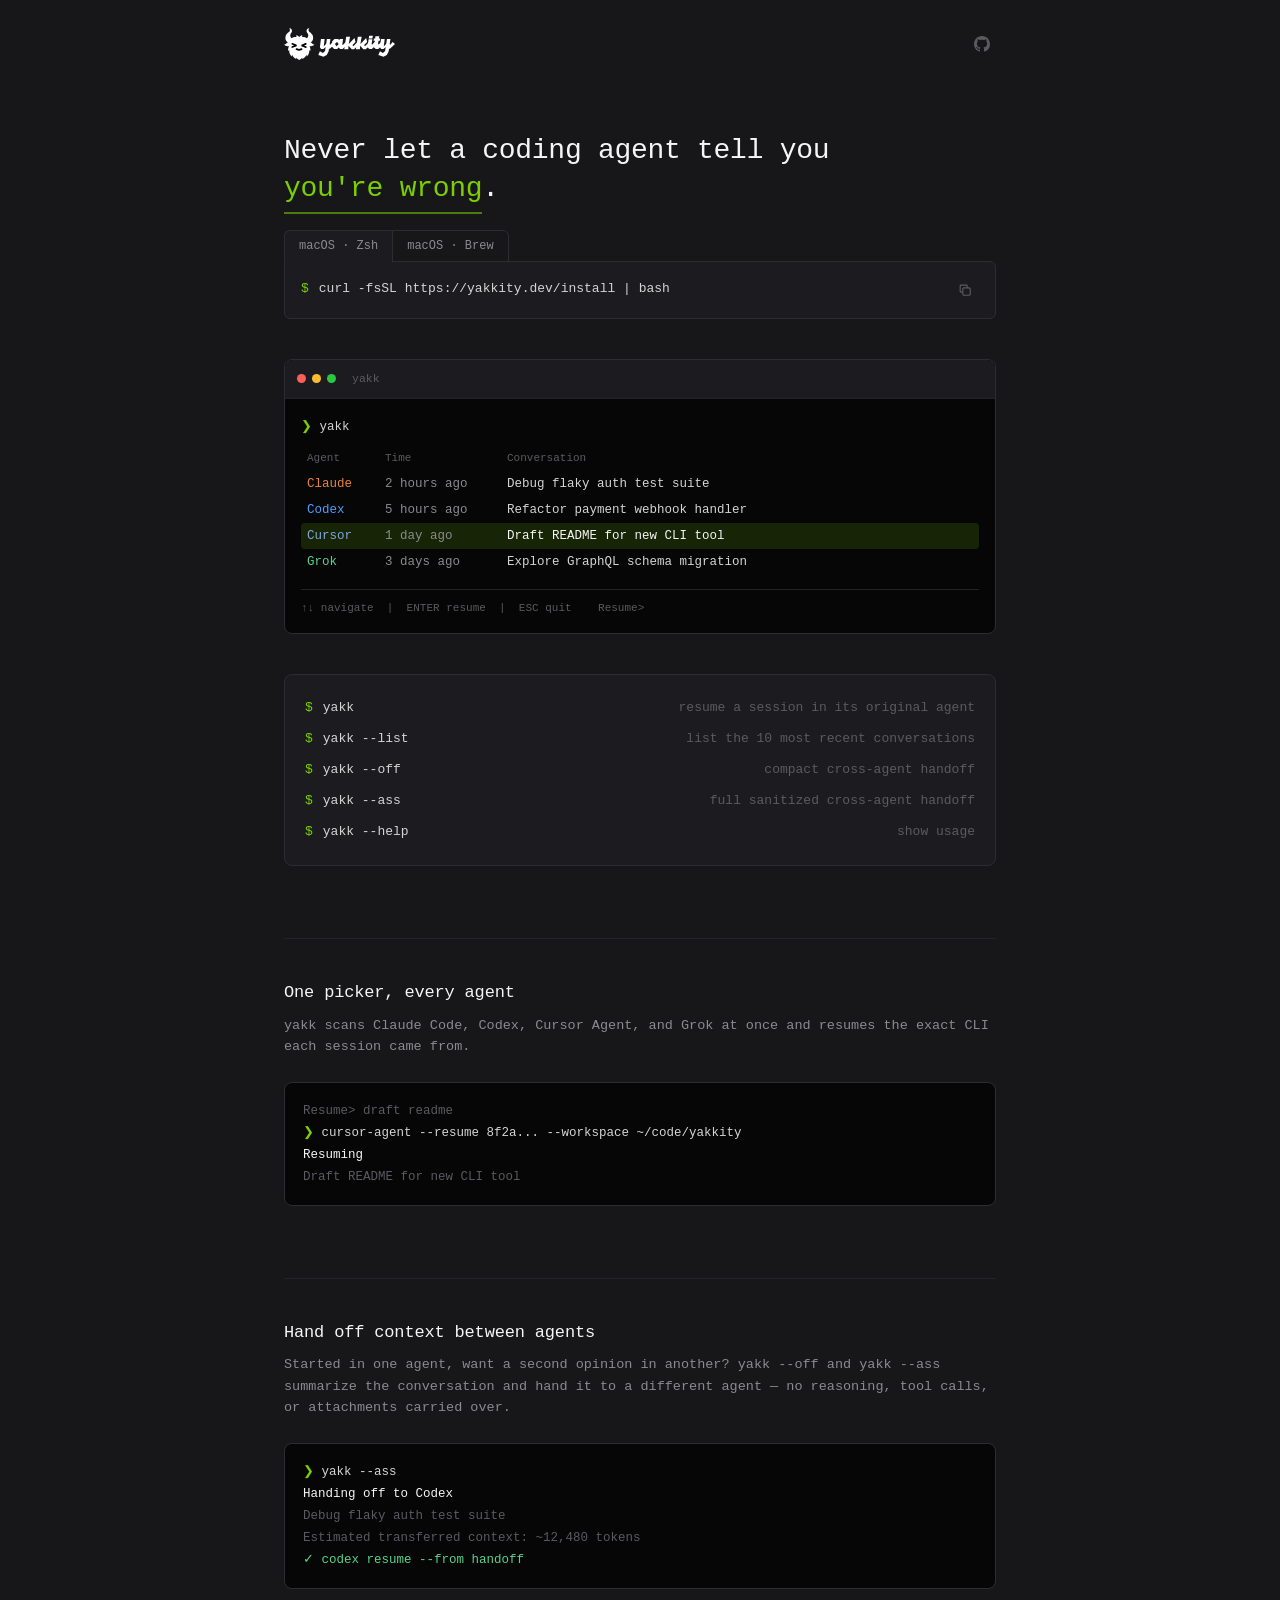
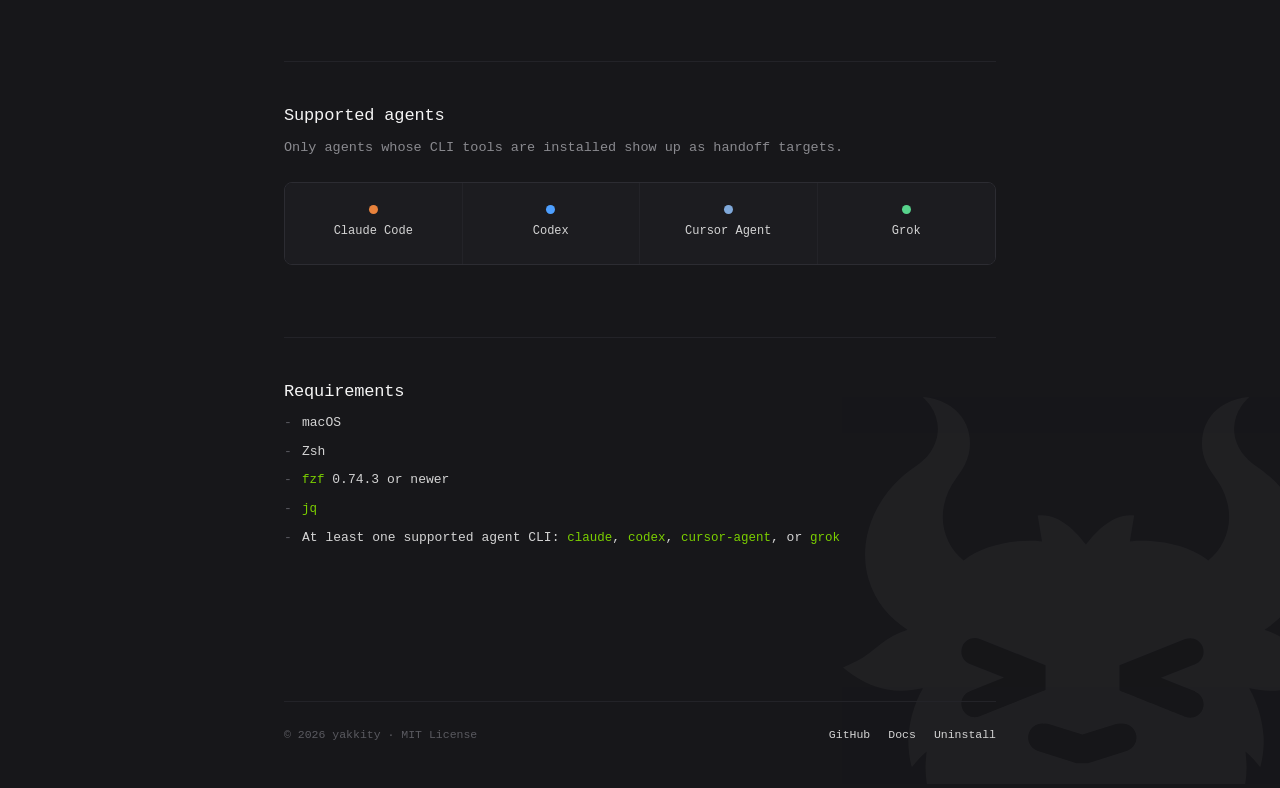
==== docs/index.html @ 1eee2749 "Update site branding and mobile overflow" ====
<!DOCTYPE html>
<html lang="en">
<head>
<meta charset="UTF-8">
<meta name="viewport" content="width=device-width, initial-scale=1.0">
<title>yakkity — fzf for your coding agent sessions</title>
<meta name="description" content="yakkity installs yakk: an fzf interface for finding, resuming, and handing off local Claude Code, Codex, Cursor Agent, and Grok sessions.">
<link rel="icon" href="assets/favicon@4x.png" type="image/png">
<style>
  :root {
    --bg: #17171a;
    --card: #1c1c20;
    --text: #f5f5f5;
    --text2: #d4d4d4;
    --muted: #8a8a8f;
    --faint: #5a5a60;
    --border: #2c2c32;
    --border-soft: #232328;
    --accent: #7bcf00;
    --accent-dim: #7bcf0026;
    --claude: #e8823c;
    --codex: #4d9fff;
    --grok: #57d38c;
    --cursor: #7fa8d9;
    --mono: ui-monospace, "SF Mono", "Cascadia Mono", "Menlo", "Consolas", "Liberation Mono", monospace;
  }

  * { box-sizing: border-box; }

  html { background: var(--bg); }

  body {
    position: relative;
    overflow-x: hidden;
    margin: 0;
    background: var(--bg);
    color: var(--text);
    font-family: var(--mono);
    font-size: 14px;
    line-height: 1.6;
    -webkit-font-smoothing: antialiased;
  }

  a { color: var(--text2); text-decoration: none; transition: color .15s ease; }
  a:hover { color: var(--text); }

  .wrap {
    position: relative;
    z-index: 1;
    max-width: 760px;
    margin: 0 auto;
    padding: 0 24px;
  }

  header.site {
    display: flex;
    align-items: center;
    justify-content: space-between;
    padding: 28px 0 0;
  }

  .wordmark {
    display: block;
    line-height: 0;
  }
  .wordmark img {
    height: 32.19px;
    width: auto;
    display: block;
  }

  .gh-link {
    display: grid;
    place-items: center;
    width: 28px;
    height: 28px;
    border: 1px solid transparent;
    border-radius: 6px;
    color: var(--faint);
    transition: color .15s ease, border-color .15s ease;
  }
  .gh-link:hover { color: var(--text2); border-color: var(--border-soft); }
  .gh-link svg { width: 16px; height: 16px; }

  main { padding-bottom: 80px; }

  /* Hero */
  .hero { padding-top: 72px; }

  h1 {
    font-size: 28px;
    line-height: 1.35;
    font-weight: 500;
    margin: 0 0 22px;
    letter-spacing: -0.01em;
  }
  h1 .accent {
    color: var(--accent);
    display: inline-block;
    position: relative;
  }
  h1 .accent::after {
    content: "";
    position: absolute;
    left: 0;
    right: 0;
    bottom: -6px;
    height: 2px;
    background: var(--accent);
    opacity: .55;
  }

  .tabs {
    display: flex;
    margin-bottom: -1px;
  }
  .tab {
    appearance: none;
    font-family: var(--mono);
    font-size: 12px;
    color: var(--muted);
    background: transparent;
    border: 1px solid var(--border);
    border-bottom: 1px solid var(--border);
    padding: 8px 14px;
    cursor: pointer;
    transition: color .15s ease, background .15s ease, border-color .15s ease;
  }
  .tab:first-child { border-radius: 6px 0 0 0; border-right: none; }
  .tab:last-child { border-radius: 0 6px 0 0; }
  .tab.active {
    background: var(--card);
    border-bottom-color: var(--card);
    color: var(--muted);
  }
  .tab:not(.active):hover { color: var(--text2); }

  .codebox {
    display: flex;
    align-items: center;
    justify-content: space-between;
    gap: 12px;
    border: 1px solid var(--border);
    border-radius: 0 6px 6px 6px;
    background: var(--card);
    padding: 14px 16px;
  }
  .codebox code {
    flex: 1 1 auto;
    min-width: 0;
    font-family: var(--mono);
    font-size: 13px;
    color: var(--text2);
    overflow-x: auto;
    white-space: pre;
  }
  .codebox .dollar, .cmdlist .dollar { color: var(--accent); margin-right: 10px; user-select: none; }

  .copy-btn {
    flex: none;
    display: grid;
    place-items: center;
    width: 28px;
    height: 28px;
    border: 1px solid transparent;
    border-radius: 6px;
    background: transparent;
    color: var(--faint);
    cursor: pointer;
    transition: color .15s ease, border-color .15s ease;
  }
  .copy-btn:hover { color: var(--text2); border-color: var(--border-soft); }
  .copy-btn svg { width: 14px; height: 14px; pointer-events: none; }
  .copy-btn.copied { color: var(--grok); }

  /* Terminal window mockup */
  .term {
    margin-top: 40px;
    border: 1px solid var(--border);
    border-radius: 8px;
    overflow: hidden;
    background: #060606;
  }
  .term-bar {
    display: flex;
    align-items: center;
    gap: 6px;
    padding: 10px 12px;
    border-bottom: 1px solid var(--border-soft);
    background: var(--card);
  }
  .term-bar .dot { width: 9px; height: 9px; border-radius: 50%; }
  .term-bar .dot.red { background: #ff5f57; }
  .term-bar .dot.yellow { background: #febc2e; }
  .term-bar .dot.green { background: #28c840; }
  .term-bar .title {
    margin-left: 10px;
    font-size: 11.5px;
    color: var(--faint);
  }
  .term-body {
    padding: 18px 16px 16px;
    font-size: 12.5px;
    overflow-x: auto;
  }
  .term-body .line { white-space: pre; color: var(--text2); }
  .term-body .prompt { color: var(--accent); }
  .term-row {
    display: grid;
    grid-template-columns: 64px 108px 1fr;
    gap: 14px;
    padding: 3px 6px;
    border-radius: 4px;
    white-space: nowrap;
  }
  .term-row.header { color: var(--faint); font-size: 11px; margin-top: 10px; }
  .term-row.selected { background: var(--accent-dim); }
  .term-row .agent { font-weight: 500; }
  .term-row .agent.claude { color: var(--claude); }
  .term-row .agent.codex { color: var(--codex); }
  .term-row .agent.cursor { color: var(--cursor); }
  .term-row .agent.grok { color: var(--grok); }
  .term-row .time { color: var(--muted); }
  .term-row .conv { color: var(--text2); overflow: hidden; text-overflow: ellipsis; }
  .term-row.selected .conv { color: var(--text); }
  .term-footer {
    margin-top: 14px;
    padding-top: 10px;
    border-top: 1px solid var(--border-soft);
    color: var(--faint);
    font-size: 11px;
  }

  .cmdlist {
    margin-top: 40px;
    border: 1px solid var(--border);
    border-radius: 8px;
    background: var(--card);
    padding: 18px 20px;
  }
  .cmdlist .row {
    display: flex;
    gap: 4px;
    padding: 5px 0;
    font-size: 13px;
  }
  .cmdlist code { color: var(--text2); }
  .cmdlist .desc { color: var(--faint); margin-left: auto; padding-left: 16px; text-align: right; }

  /* Sections */
  section.feature {
    margin-top: 72px;
    padding-top: 40px;
    border-top: 1px solid var(--border-soft);
  }
  section.feature h2 {
    font-size: 17px;
    font-weight: 500;
    margin: 0 0 8px;
    letter-spacing: -0.01em;
  }
  section.feature p.sub {
    margin: 0 0 24px;
    color: var(--muted);
    font-size: 13.5px;
  }

  .mini-term {
    border: 1px solid var(--border);
    border-radius: 8px;
    background: #060606;
    padding: 16px 18px;
    font-size: 12.5px;
    overflow-x: auto;
  }
  .mini-term .line { white-space: pre; color: var(--text2); margin: 2px 0; }
  .mini-term .prompt { color: var(--accent); }
  .mini-term .dim { color: var(--faint); }
  .mini-term .bold { color: var(--text); font-weight: 500; }
  .mini-term .green { color: var(--grok); }

  /* Agent grid */
  .agent-grid {
    display: grid;
    grid-template-columns: repeat(4, 1fr);
    border: 1px solid var(--border);
    border-radius: 8px;
    overflow: hidden;
  }
  .agent-tile {
    display: flex;
    flex-direction: column;
    align-items: center;
    justify-content: center;
    gap: 8px;
    padding: 22px 8px;
    border-right: 1px solid var(--border-soft);
    background: var(--card);
    font-size: 12px;
    color: var(--text2);
    text-align: center;
  }
  .agent-tile:last-child { border-right: none; }
  .agent-tile .swatch { width: 9px; height: 9px; border-radius: 50%; }
  .agent-tile .swatch.claude { background: var(--claude); }
  .agent-tile .swatch.codex { background: var(--codex); }
  .agent-tile .swatch.cursor { background: var(--cursor); }
  .agent-tile .swatch.grok { background: var(--grok); }

  /* Requirements */
  .req-list {
    list-style: none;
    margin: 0;
    padding: 0;
    display: grid;
    gap: 8px;
  }
  .req-list li {
    position: relative;
    padding-left: 18px;
    color: var(--text2);
    font-size: 13px;
  }
  .req-list li::before {
    content: "-";
    position: absolute;
    left: 0;
    color: var(--faint);
  }
  .req-list code { color: var(--accent); font-size: 12.5px; }

  .yak-watermark {
    position: absolute;
    right: 0;
    bottom: 0;
    width: clamp(288px, 38vw, 624px);
    aspect-ratio: 54.3 / 43.275;
    overflow: hidden;
    overflow: clip;
    clip-path: inset(0);
    contain: strict;
    pointer-events: none;
    user-select: none;
  }
  .yak-watermark img {
    position: absolute;
    top: 0;
    left: 10%;
    display: block;
    width: 100%;
    height: auto;
    opacity: .035;
  }

  footer.site {
    margin-top: 72px;
    padding: 24px 0 40px;
    border-top: 1px solid var(--border-soft);
    display: flex;
    align-items: center;
    justify-content: space-between;
    color: var(--faint);
    font-size: 11.5px;
    flex-wrap: wrap;
    gap: 10px;
  }
  footer.site .links { display: flex; gap: 18px; }

  @media (max-width: 620px) {
    html,
    body {
      width: 100%;
      max-width: 100%;
      overflow-x: hidden;
      overscroll-behavior-x: none;
    }
    body { touch-action: pan-y; }
    @supports (overflow: clip) {
      html,
      body { overflow-x: clip; }
    }
    h1 { font-size: 23px; }
    .codebox code {
      overflow-wrap: anywhere;
      white-space: normal;
    }
    .term-body { overflow-x: hidden; }
    .term-body .line,
    .mini-term .line {
      overflow-wrap: anywhere;
      white-space: pre-wrap;
    }
    .mini-term { overflow-x: hidden; }
    .term-row { grid-template-columns: 52px 84px 1fr; gap: 8px; }
    .agent-grid { grid-template-columns: repeat(2, 1fr); }
    .agent-tile:nth-child(2) { border-right: none; }
    .agent-tile:nth-child(1), .agent-tile:nth-child(2) { border-bottom: 1px solid var(--border-soft); }
    .cmdlist .row { flex-direction: column; gap: 2px; }
    .cmdlist .desc { text-align: left; padding-left: 0; }
  }
</style>
</head>
<body>
<div class="wrap">

  <header class="site">
    <a class="wordmark" href="/"><img src="assets/logo-wht.svg" alt="yakkity"></a>
    <a class="gh-link" href="https://github.com/tonykastaneda/yakkity" aria-label="yakkity on GitHub" target="_blank" rel="noopener">
      <svg viewBox="0 0 16 16" fill="currentColor" aria-hidden="true"><path d="M8 0C3.58 0 0 3.58 0 8c0 3.54 2.29 6.53 5.47 7.59.4.07.55-.17.55-.38 0-.19-.01-.82-.01-1.49-2.01.37-2.53-.49-2.69-.94-.09-.23-.48-.94-.82-1.13-.28-.15-.68-.52-.01-.53.63-.01 1.08.58 1.23.82.72 1.21 1.87.87 2.33.66.07-.52.28-.87.51-1.07-1.78-.2-3.64-.89-3.64-3.95 0-.87.31-1.59.82-2.15-.08-.2-.36-1.02.08-2.12 0 0 .67-.21 2.2.82.64-.18 1.32-.27 2-.27.68 0 1.36.09 2 .27 1.53-1.04 2.2-.82 2.2-.82.44 1.1.16 1.92.08 2.12.51.56.82 1.27.82 2.15 0 3.07-1.87 3.75-3.65 3.95.29.25.54.73.54 1.48 0 1.07-.01 1.93-.01 2.2 0 .21.15.46.55.38A8.01 8.01 0 0 0 16 8c0-4.42-3.58-8-8-8Z"/></svg>
    </a>
  </header>

  <main>
    <section class="hero">
      <h1 id="hero-heading">Break up with your <span class="accent">ex</span> again.</h1>
      <script>
      (function () {
        var variants = [
          'Break up with your <span class="accent">ex</span> again.',
          'For the terminal <span class="accent">larpers</span>.',
          'Yakk off in the <span class="accent">DMs</span>.',
          'Nudes, but arguably <span class="accent">more useful</span>.',
          'Take a yakk.<br>And <span class="accent">hit the sack</span>.',
          'Yakkass 4 ever <span class="accent">♥</span>',
          'Probably could\'ve made this <span class="accent">yourself</span>.',
          'Success is 1% inspiration, 98% perspiration, and <span class="accent">2% attention to detail</span>.',
          'Never let a coding agent tell you <span class="accent">you\'re wrong</span>.'
        ];
        var h1 = document.getElementById('hero-heading');
        if (h1) h1.innerHTML = variants[Math.floor(Math.random() * variants.length)];
      })();
      </script>

      <div>
        <div class="tabs">
          <button type="button" class="tab active" data-cmd="curl -fsSL https://yakkity.dev/install | bash">macOS · Zsh</button>
          <button type="button" class="tab" data-cmd="brew install tonykastaneda/tap/yakkity">macOS · Brew</button>
        </div>
        <div class="codebox">
          <code><span class="dollar">$</span><span id="install-cmd-text">curl -fsSL https://yakkity.dev/install | bash</span></code>
          <button class="copy-btn" id="install-copy-btn" data-copy="curl -fsSL https://yakkity.dev/install | bash" aria-label="Copy install command">
            <svg viewBox="0 0 16 16" fill="none" stroke="currentColor" stroke-width="1.3" aria-hidden="true"><rect x="5.5" y="5.5" width="8.5" height="8.5" rx="1.5"/><path d="M10.5 5.5V3.5a1 1 0 0 0-1-1h-6a1 1 0 0 0-1 1v6a1 1 0 0 0 1 1h2"/></svg>
          </button>
        </div>
      </div>

      <div class="term">
        <div class="term-bar">
          <span class="dot red"></span><span class="dot yellow"></span><span class="dot green"></span>
          <span class="title">yakk</span>
        </div>
        <div class="term-body">
          <div class="line"><span class="prompt">❯</span> yakk</div>
          <div class="term-row header"><span>Agent</span><span>Time</span><span>Conversation</span></div>
          <div class="term-row"><span class="agent claude">Claude</span><span class="time">2 hours ago</span><span class="conv">Debug flaky auth test suite</span></div>
          <div class="term-row"><span class="agent codex">Codex</span><span class="time">5 hours ago</span><span class="conv">Refactor payment webhook handler</span></div>
          <div class="term-row selected"><span class="agent cursor">Cursor</span><span class="time">1 day ago</span><span class="conv">Draft README for new CLI tool</span></div>
          <div class="term-row"><span class="agent grok">Grok</span><span class="time">3 days ago</span><span class="conv">Explore GraphQL schema migration</span></div>
          <div class="term-footer">↑↓ navigate&nbsp;&nbsp;|&nbsp;&nbsp;ENTER resume&nbsp;&nbsp;|&nbsp;&nbsp;ESC quit&nbsp;&nbsp;&nbsp;&nbsp;Resume&gt; </div>
        </div>
      </div>

      <div class="cmdlist">
        <div class="row"><code><span class="dollar">$</span>yakk</code><span class="desc">resume a session in its original agent</span></div>
        <div class="row"><code><span class="dollar">$</span>yakk --list</code><span class="desc">list the 10 most recent conversations</span></div>
        <div class="row"><code><span class="dollar">$</span>yakk --off</code><span class="desc">compact cross-agent handoff</span></div>
        <div class="row"><code><span class="dollar">$</span>yakk --ass</code><span class="desc">full sanitized cross-agent handoff</span></div>
        <div class="row"><code><span class="dollar">$</span>yakk --help</code><span class="desc">show usage</span></div>
      </div>
    </section>

    <section class="feature">
      <h2>One picker, every agent</h2>
      <p class="sub">yakk scans Claude Code, Codex, Cursor Agent, and Grok at once and resumes the exact CLI each session came from.</p>
      <div class="mini-term">
        <div class="line dim">Resume&gt; draft readme</div>
        <div class="line"><span class="prompt">❯</span> cursor-agent --resume 8f2a... --workspace ~/code/yakkity</div>
        <div class="line bold">Resuming</div>
        <div class="line dim">Draft README for new CLI tool</div>
      </div>
    </section>

    <section class="feature">
      <h2>Hand off context between agents</h2>
      <p class="sub">Started in one agent, want a second opinion in another? <code>yakk --off</code> and <code>yakk --ass</code> summarize the conversation and hand it to a different agent — no reasoning, tool calls, or attachments carried over.</p>
      <div class="mini-term">
        <div class="line"><span class="prompt">❯</span> yakk --ass</div>
        <div class="line bold">Handing off to Codex</div>
        <div class="line dim">Debug flaky auth test suite</div>
        <div class="line dim">Estimated transferred context: ~12,480 tokens</div>
        <div class="line green">✓ codex resume --from handoff</div>
      </div>
    </section>

    <section class="feature">
      <h2>Supported agents</h2>
      <p class="sub">Only agents whose CLI tools are installed show up as handoff targets.</p>
      <div class="agent-grid">
        <div class="agent-tile"><span class="swatch claude"></span>Claude Code</div>
        <div class="agent-tile"><span class="swatch codex"></span>Codex</div>
        <div class="agent-tile"><span class="swatch cursor"></span>Cursor Agent</div>
        <div class="agent-tile"><span class="swatch grok"></span>Grok</div>
      </div>
    </section>

    <section class="feature">
      <h2>Requirements</h2>
      <ul class="req-list">
        <li>macOS</li>
        <li>Zsh</li>
        <li><code>fzf</code> 0.74.3 or newer</li>
        <li><code>jq</code></li>
        <li>At least one supported agent CLI: <code>claude</code>, <code>codex</code>, <code>cursor-agent</code>, or <code>grok</code></li>
      </ul>
    </section>
  </main>

  <footer class="site">
    <span>&copy; 2026 yakkity &middot; MIT License</span>
    <span class="links">
      <a href="https://github.com/tonykastaneda/yakkity">GitHub</a>
      <a href="https://github.com/tonykastaneda/yakkity#readme">Docs</a>
      <a href="https://yakkity.dev/uninstall">Uninstall</a>
    </span>
  </footer>

</div>

<div class="yak-watermark"><img src="assets/icon-wht.svg" alt="" aria-hidden="true"></div>

<script>
document.querySelectorAll('.copy-btn').forEach(function (btn) {
  btn.addEventListener('click', function () {
    var text = btn.getAttribute('data-copy');
    navigator.clipboard.writeText(text).then(function () {
      btn.classList.add('copied');
      setTimeout(function () { btn.classList.remove('copied'); }, 1200);
    });
  });
});

document.querySelectorAll('.tab').forEach(function (tab) {
  tab.addEventListener('click', function () {
    document.querySelectorAll('.tab').forEach(function (t) { t.classList.remove('active'); });
    tab.classList.add('active');
    var cmd = tab.getAttribute('data-cmd');
    document.getElementById('install-cmd-text').textContent = cmd;
    document.getElementById('install-copy-btn').setAttribute('data-copy', cmd);
  });
});
</script>
</body>
</html>
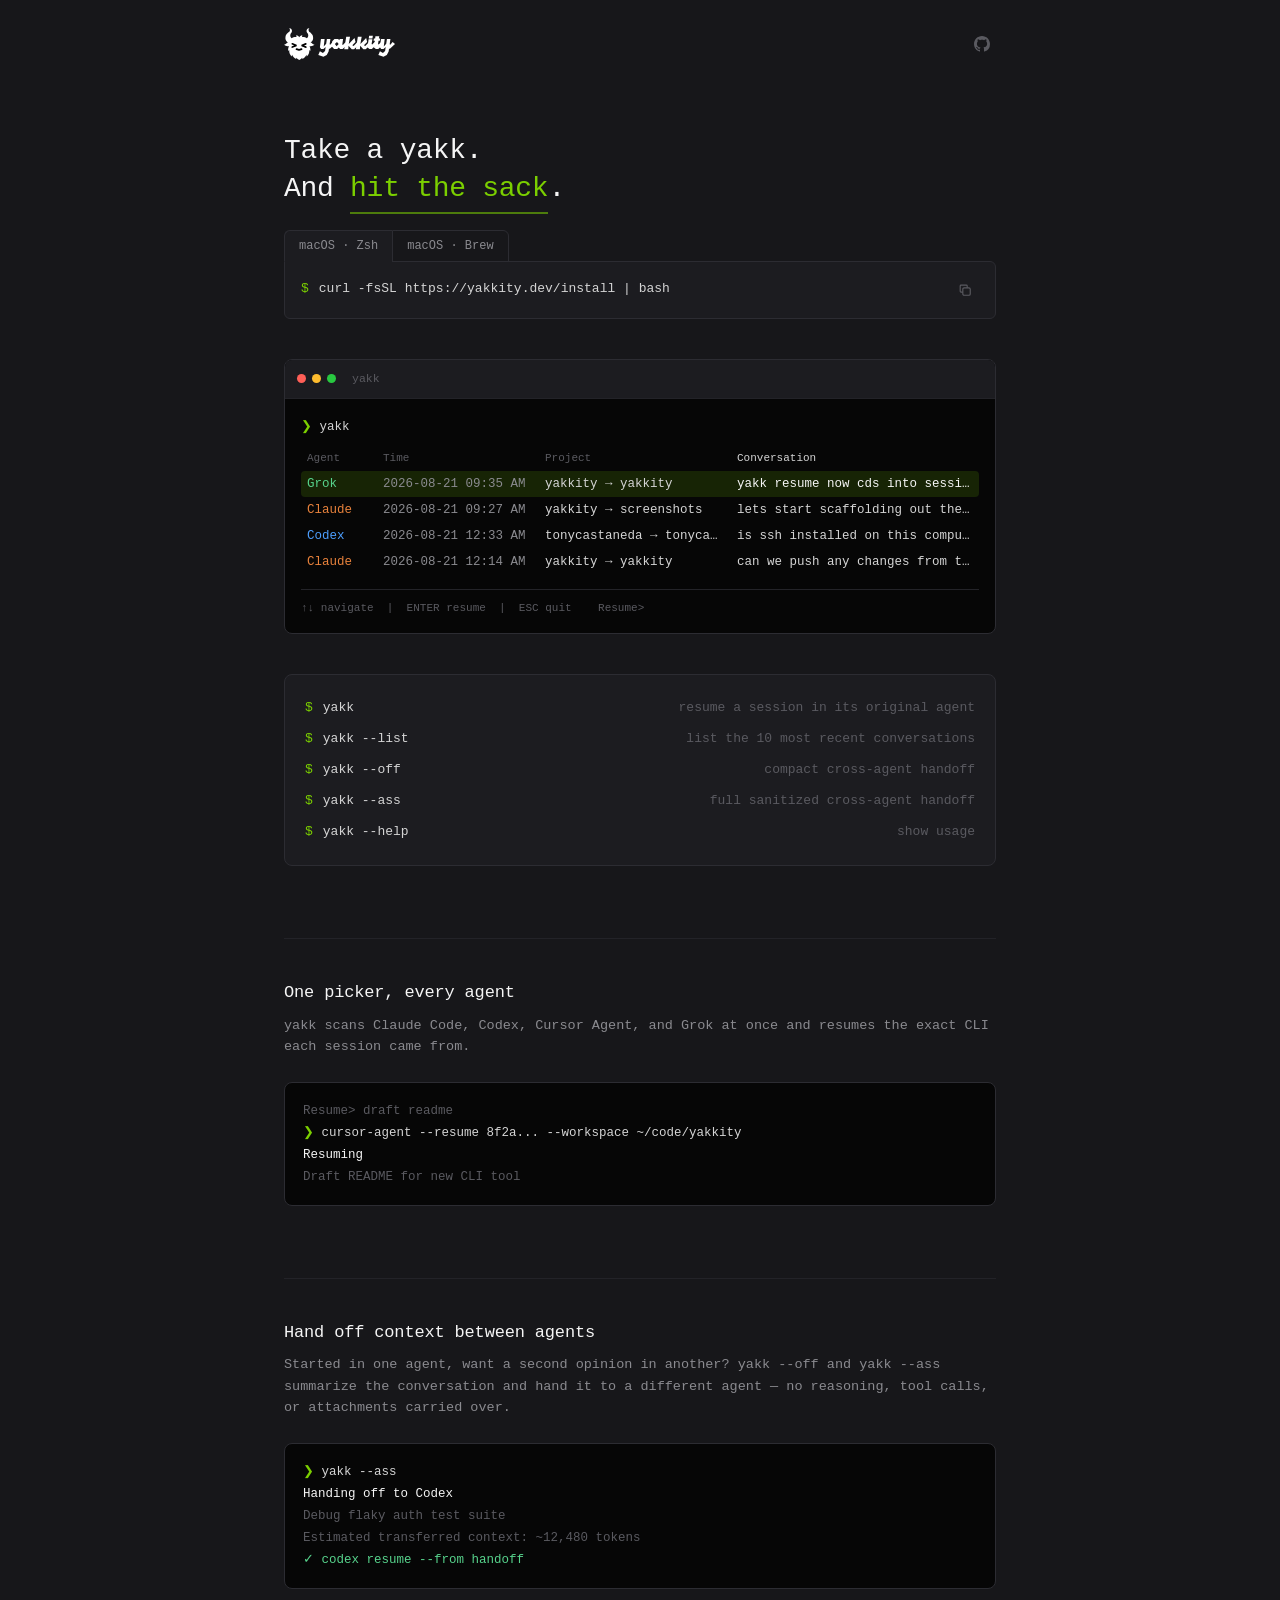
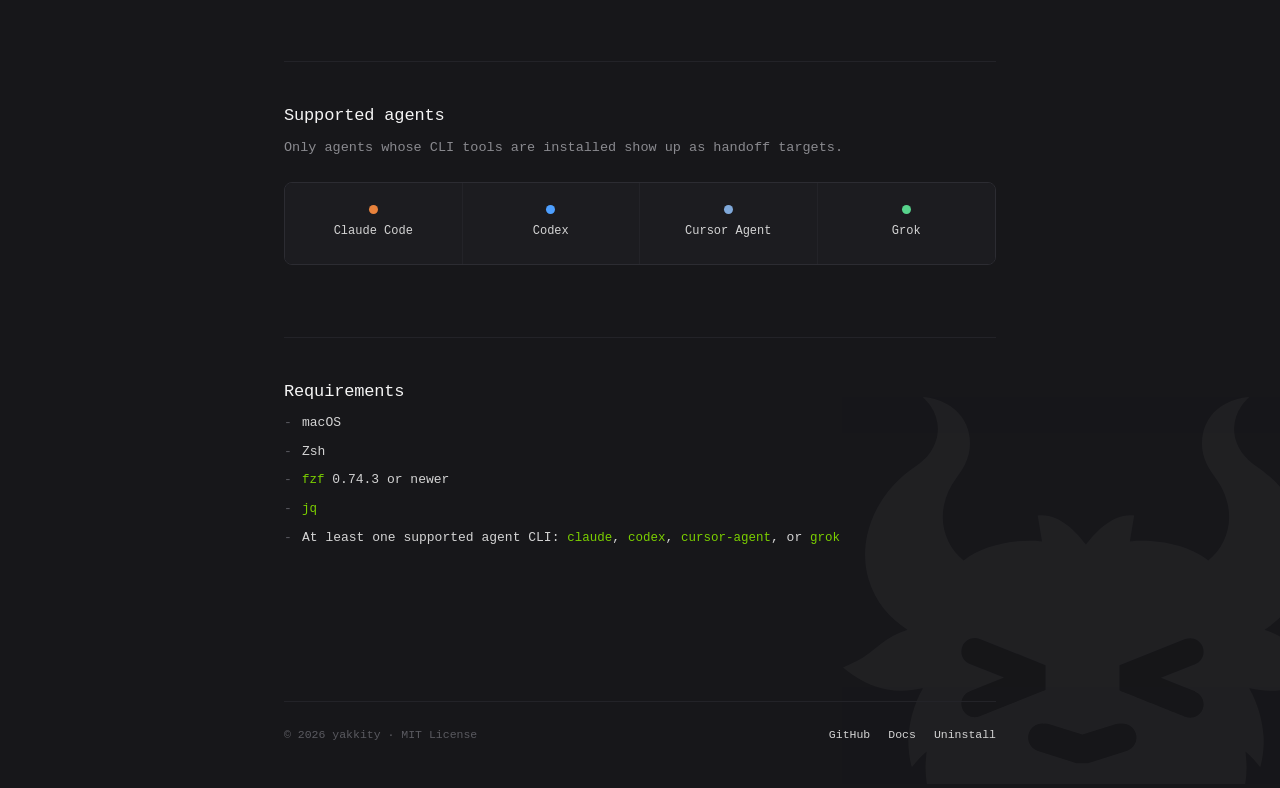
==== commit fd84d6ff: "CD to locations fixes" ====
--- a/docs/index.html
+++ b/docs/index.html
@@ -207,8 +207,8 @@
   .term-body .prompt { color: var(--accent); }
   .term-row {
     display: grid;
-    grid-template-columns: 64px 108px 1fr;
-    gap: 14px;
+    grid-template-columns: 64px 150px 180px minmax(0, 1fr);
+    gap: 12px;
     padding: 3px 6px;
     border-radius: 4px;
     white-space: nowrap;
@@ -220,7 +220,8 @@
   .term-row .agent.codex { color: var(--codex); }
   .term-row .agent.cursor { color: var(--cursor); }
   .term-row .agent.grok { color: var(--grok); }
-  .term-row .time { color: var(--muted); }
+  .term-row .time { color: var(--muted); overflow: hidden; text-overflow: ellipsis; }
+  .term-row .project { color: var(--text2); overflow: hidden; text-overflow: ellipsis; }
   .term-row .conv { color: var(--text2); overflow: hidden; text-overflow: ellipsis; }
   .term-row.selected .conv { color: var(--text); }
   .term-footer {
@@ -391,7 +392,8 @@
       white-space: pre-wrap;
     }
     .mini-term { overflow-x: hidden; }
-    .term-row { grid-template-columns: 52px 84px 1fr; gap: 8px; }
+    .term-row { grid-template-columns: 52px 84px minmax(0, 1fr); gap: 8px; }
+    .term-row .conv { display: none; }
     .agent-grid { grid-template-columns: repeat(2, 1fr); }
     .agent-tile:nth-child(2) { border-right: none; }
     .agent-tile:nth-child(1), .agent-tile:nth-child(2) { border-bottom: 1px solid var(--border-soft); }
@@ -451,11 +453,11 @@
         </div>
         <div class="term-body">
           <div class="line"><span class="prompt">❯</span> yakk</div>
-          <div class="term-row header"><span>Agent</span><span>Time</span><span>Conversation</span></div>
-          <div class="term-row"><span class="agent claude">Claude</span><span class="time">2 hours ago</span><span class="conv">Debug flaky auth test suite</span></div>
-          <div class="term-row"><span class="agent codex">Codex</span><span class="time">5 hours ago</span><span class="conv">Refactor payment webhook handler</span></div>
-          <div class="term-row selected"><span class="agent cursor">Cursor</span><span class="time">1 day ago</span><span class="conv">Draft README for new CLI tool</span></div>
-          <div class="term-row"><span class="agent grok">Grok</span><span class="time">3 days ago</span><span class="conv">Explore GraphQL schema migration</span></div>
+          <div class="term-row header"><span>Agent</span><span>Time</span><span>Project</span><span class="conv">Conversation</span></div>
+          <div class="term-row selected"><span class="agent grok">Grok</span><span class="time">2026-08-21 09:35 AM</span><span class="project">yakkity → yakkity</span><span class="conv">yakk resume now cds into session project</span></div>
+          <div class="term-row"><span class="agent claude">Claude</span><span class="time">2026-08-21 09:27 AM</span><span class="project">yakkity → screenshots</span><span class="conv">lets start scaffolding out the website</span></div>
+          <div class="term-row"><span class="agent codex">Codex</span><span class="time">2026-08-21 12:33 AM</span><span class="project">tonycastaneda → tonycastaneda</span><span class="conv">is ssh installed on this computer</span></div>
+          <div class="term-row"><span class="agent claude">Claude</span><span class="time">2026-08-21 12:14 AM</span><span class="project">yakkity → yakkity</span><span class="conv">can we push any changes from the dotfiles</span></div>
           <div class="term-footer">↑↓ navigate&nbsp;&nbsp;|&nbsp;&nbsp;ENTER resume&nbsp;&nbsp;|&nbsp;&nbsp;ESC quit&nbsp;&nbsp;&nbsp;&nbsp;Resume&gt; </div>
         </div>
       </div>
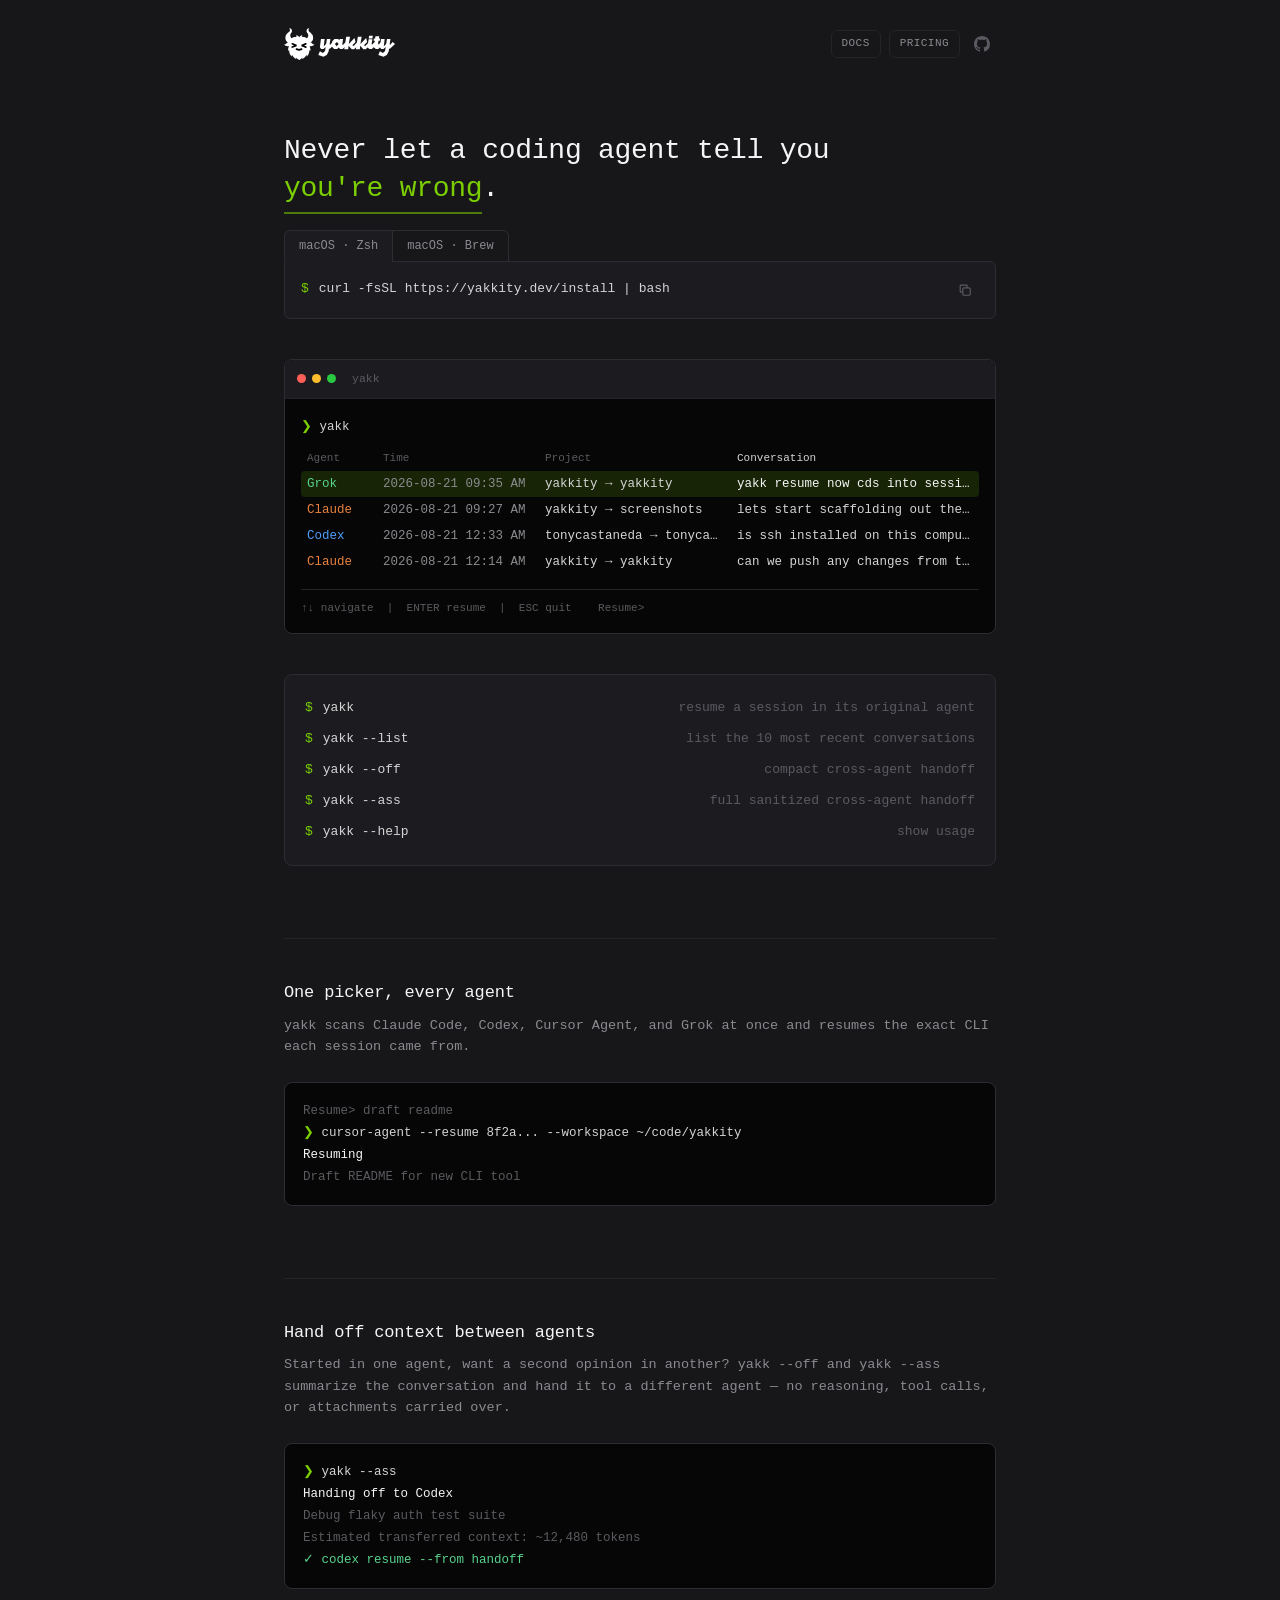
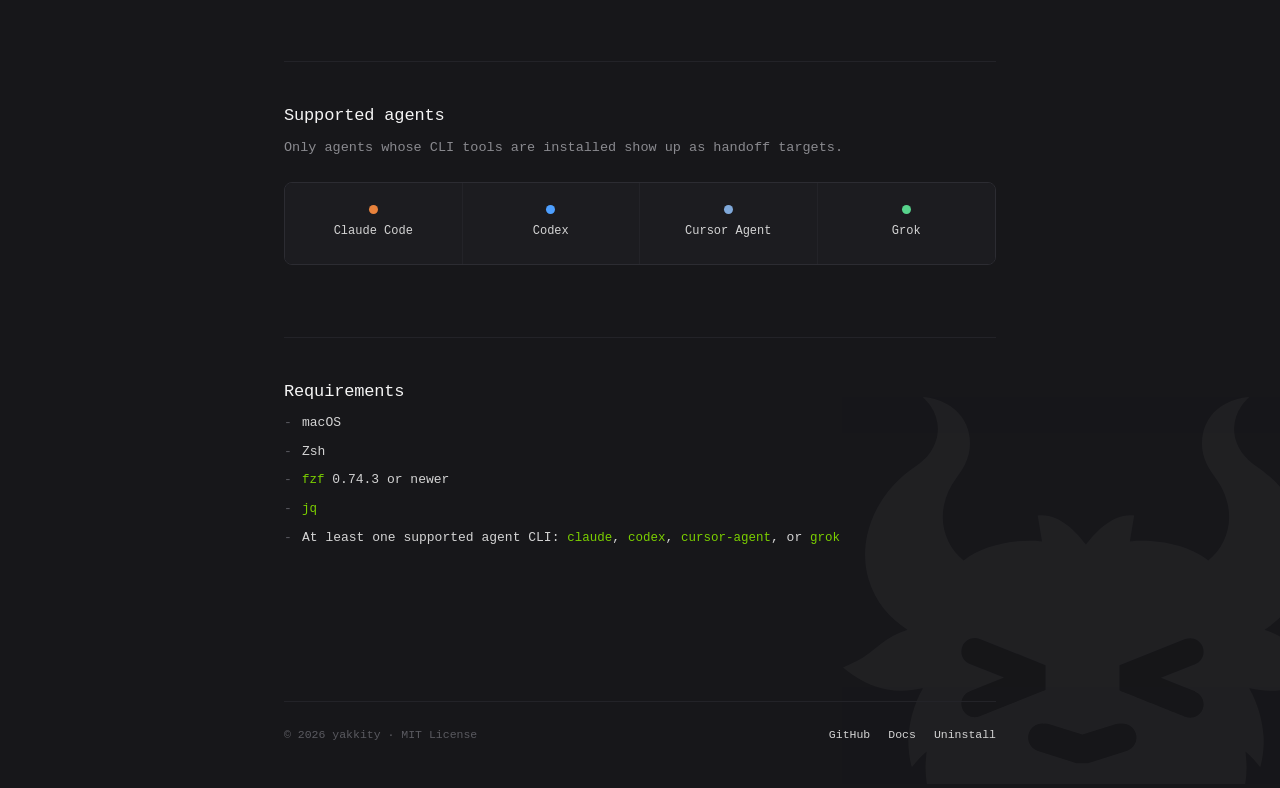
==== commit 57a28a36: "Add parody docs and pricing pages" ====
--- a/docs/index.html
+++ b/docs/index.html
@@ -6,410 +6,20 @@
 <title>yakkity — fzf for your coding agent sessions</title>
 <meta name="description" content="yakkity installs yakk: an fzf interface for finding, resuming, and handing off local Claude Code, Codex, Cursor Agent, and Grok sessions.">
 <link rel="icon" href="assets/favicon@4x.png" type="image/png">
-<style>
-  :root {
-    --bg: #17171a;
-    --card: #1c1c20;
-    --text: #f5f5f5;
-    --text2: #d4d4d4;
-    --muted: #8a8a8f;
-    --faint: #5a5a60;
-    --border: #2c2c32;
-    --border-soft: #232328;
-    --accent: #7bcf00;
-    --accent-dim: #7bcf0026;
-    --claude: #e8823c;
-    --codex: #4d9fff;
-    --grok: #57d38c;
-    --cursor: #7fa8d9;
-    --mono: ui-monospace, "SF Mono", "Cascadia Mono", "Menlo", "Consolas", "Liberation Mono", monospace;
-  }
-
-  * { box-sizing: border-box; }
-
-  html { background: var(--bg); }
-
-  body {
-    position: relative;
-    overflow-x: hidden;
-    margin: 0;
-    background: var(--bg);
-    color: var(--text);
-    font-family: var(--mono);
-    font-size: 14px;
-    line-height: 1.6;
-    -webkit-font-smoothing: antialiased;
-  }
-
-  a { color: var(--text2); text-decoration: none; transition: color .15s ease; }
-  a:hover { color: var(--text); }
-
-  .wrap {
-    position: relative;
-    z-index: 1;
-    max-width: 760px;
-    margin: 0 auto;
-    padding: 0 24px;
-  }
-
-  header.site {
-    display: flex;
-    align-items: center;
-    justify-content: space-between;
-    padding: 28px 0 0;
-  }
-
-  .wordmark {
-    display: block;
-    line-height: 0;
-  }
-  .wordmark img {
-    height: 32.19px;
-    width: auto;
-    display: block;
-  }
-
-  .gh-link {
-    display: grid;
-    place-items: center;
-    width: 28px;
-    height: 28px;
-    border: 1px solid transparent;
-    border-radius: 6px;
-    color: var(--faint);
-    transition: color .15s ease, border-color .15s ease;
-  }
-  .gh-link:hover { color: var(--text2); border-color: var(--border-soft); }
-  .gh-link svg { width: 16px; height: 16px; }
-
-  main { padding-bottom: 80px; }
-
-  /* Hero */
-  .hero { padding-top: 72px; }
-
-  h1 {
-    font-size: 28px;
-    line-height: 1.35;
-    font-weight: 500;
-    margin: 0 0 22px;
-    letter-spacing: -0.01em;
-  }
-  h1 .accent {
-    color: var(--accent);
-    display: inline-block;
-    position: relative;
-  }
-  h1 .accent::after {
-    content: "";
-    position: absolute;
-    left: 0;
-    right: 0;
-    bottom: -6px;
-    height: 2px;
-    background: var(--accent);
-    opacity: .55;
-  }
-
-  .tabs {
-    display: flex;
-    margin-bottom: -1px;
-  }
-  .tab {
-    appearance: none;
-    font-family: var(--mono);
-    font-size: 12px;
-    color: var(--muted);
-    background: transparent;
-    border: 1px solid var(--border);
-    border-bottom: 1px solid var(--border);
-    padding: 8px 14px;
-    cursor: pointer;
-    transition: color .15s ease, background .15s ease, border-color .15s ease;
-  }
-  .tab:first-child { border-radius: 6px 0 0 0; border-right: none; }
-  .tab:last-child { border-radius: 0 6px 0 0; }
-  .tab.active {
-    background: var(--card);
-    border-bottom-color: var(--card);
-    color: var(--muted);
-  }
-  .tab:not(.active):hover { color: var(--text2); }
-
-  .codebox {
-    display: flex;
-    align-items: center;
-    justify-content: space-between;
-    gap: 12px;
-    border: 1px solid var(--border);
-    border-radius: 0 6px 6px 6px;
-    background: var(--card);
-    padding: 14px 16px;
-  }
-  .codebox code {
-    flex: 1 1 auto;
-    min-width: 0;
-    font-family: var(--mono);
-    font-size: 13px;
-    color: var(--text2);
-    overflow-x: auto;
-    white-space: pre;
-  }
-  .codebox .dollar, .cmdlist .dollar { color: var(--accent); margin-right: 10px; user-select: none; }
-
-  .copy-btn {
-    flex: none;
-    display: grid;
-    place-items: center;
-    width: 28px;
-    height: 28px;
-    border: 1px solid transparent;
-    border-radius: 6px;
-    background: transparent;
-    color: var(--faint);
-    cursor: pointer;
-    transition: color .15s ease, border-color .15s ease;
-  }
-  .copy-btn:hover { color: var(--text2); border-color: var(--border-soft); }
-  .copy-btn svg { width: 14px; height: 14px; pointer-events: none; }
-  .copy-btn.copied { color: var(--grok); }
-
-  /* Terminal window mockup */
-  .term {
-    margin-top: 40px;
-    border: 1px solid var(--border);
-    border-radius: 8px;
-    overflow: hidden;
-    background: #060606;
-  }
-  .term-bar {
-    display: flex;
-    align-items: center;
-    gap: 6px;
-    padding: 10px 12px;
-    border-bottom: 1px solid var(--border-soft);
-    background: var(--card);
-  }
-  .term-bar .dot { width: 9px; height: 9px; border-radius: 50%; }
-  .term-bar .dot.red { background: #ff5f57; }
-  .term-bar .dot.yellow { background: #febc2e; }
-  .term-bar .dot.green { background: #28c840; }
-  .term-bar .title {
-    margin-left: 10px;
-    font-size: 11.5px;
-    color: var(--faint);
-  }
-  .term-body {
-    padding: 18px 16px 16px;
-    font-size: 12.5px;
-    overflow-x: auto;
-  }
-  .term-body .line { white-space: pre; color: var(--text2); }
-  .term-body .prompt { color: var(--accent); }
-  .term-row {
-    display: grid;
-    grid-template-columns: 64px 150px 180px minmax(0, 1fr);
-    gap: 12px;
-    padding: 3px 6px;
-    border-radius: 4px;
-    white-space: nowrap;
-  }
-  .term-row.header { color: var(--faint); font-size: 11px; margin-top: 10px; }
-  .term-row.selected { background: var(--accent-dim); }
-  .term-row .agent { font-weight: 500; }
-  .term-row .agent.claude { color: var(--claude); }
-  .term-row .agent.codex { color: var(--codex); }
-  .term-row .agent.cursor { color: var(--cursor); }
-  .term-row .agent.grok { color: var(--grok); }
-  .term-row .time { color: var(--muted); overflow: hidden; text-overflow: ellipsis; }
-  .term-row .project { color: var(--text2); overflow: hidden; text-overflow: ellipsis; }
-  .term-row .conv { color: var(--text2); overflow: hidden; text-overflow: ellipsis; }
-  .term-row.selected .conv { color: var(--text); }
-  .term-footer {
-    margin-top: 14px;
-    padding-top: 10px;
-    border-top: 1px solid var(--border-soft);
-    color: var(--faint);
-    font-size: 11px;
-  }
-
-  .cmdlist {
-    margin-top: 40px;
-    border: 1px solid var(--border);
-    border-radius: 8px;
-    background: var(--card);
-    padding: 18px 20px;
-  }
-  .cmdlist .row {
-    display: flex;
-    gap: 4px;
-    padding: 5px 0;
-    font-size: 13px;
-  }
-  .cmdlist code { color: var(--text2); }
-  .cmdlist .desc { color: var(--faint); margin-left: auto; padding-left: 16px; text-align: right; }
-
-  /* Sections */
-  section.feature {
-    margin-top: 72px;
-    padding-top: 40px;
-    border-top: 1px solid var(--border-soft);
-  }
-  section.feature h2 {
-    font-size: 17px;
-    font-weight: 500;
-    margin: 0 0 8px;
-    letter-spacing: -0.01em;
-  }
-  section.feature p.sub {
-    margin: 0 0 24px;
-    color: var(--muted);
-    font-size: 13.5px;
-  }
-
-  .mini-term {
-    border: 1px solid var(--border);
-    border-radius: 8px;
-    background: #060606;
-    padding: 16px 18px;
-    font-size: 12.5px;
-    overflow-x: auto;
-  }
-  .mini-term .line { white-space: pre; color: var(--text2); margin: 2px 0; }
-  .mini-term .prompt { color: var(--accent); }
-  .mini-term .dim { color: var(--faint); }
-  .mini-term .bold { color: var(--text); font-weight: 500; }
-  .mini-term .green { color: var(--grok); }
-
-  /* Agent grid */
-  .agent-grid {
-    display: grid;
-    grid-template-columns: repeat(4, 1fr);
-    border: 1px solid var(--border);
-    border-radius: 8px;
-    overflow: hidden;
-  }
-  .agent-tile {
-    display: flex;
-    flex-direction: column;
-    align-items: center;
-    justify-content: center;
-    gap: 8px;
-    padding: 22px 8px;
-    border-right: 1px solid var(--border-soft);
-    background: var(--card);
-    font-size: 12px;
-    color: var(--text2);
-    text-align: center;
-  }
-  .agent-tile:last-child { border-right: none; }
-  .agent-tile .swatch { width: 9px; height: 9px; border-radius: 50%; }
-  .agent-tile .swatch.claude { background: var(--claude); }
-  .agent-tile .swatch.codex { background: var(--codex); }
-  .agent-tile .swatch.cursor { background: var(--cursor); }
-  .agent-tile .swatch.grok { background: var(--grok); }
-
-  /* Requirements */
-  .req-list {
-    list-style: none;
-    margin: 0;
-    padding: 0;
-    display: grid;
-    gap: 8px;
-  }
-  .req-list li {
-    position: relative;
-    padding-left: 18px;
-    color: var(--text2);
-    font-size: 13px;
-  }
-  .req-list li::before {
-    content: "-";
-    position: absolute;
-    left: 0;
-    color: var(--faint);
-  }
-  .req-list code { color: var(--accent); font-size: 12.5px; }
-
-  .yak-watermark {
-    position: absolute;
-    right: 0;
-    bottom: 0;
-    width: clamp(288px, 38vw, 624px);
-    aspect-ratio: 54.3 / 43.275;
-    overflow: hidden;
-    overflow: clip;
-    clip-path: inset(0);
-    contain: strict;
-    pointer-events: none;
-    user-select: none;
-  }
-  .yak-watermark img {
-    position: absolute;
-    top: 0;
-    left: 10%;
-    display: block;
-    width: 100%;
-    height: auto;
-    opacity: .035;
-  }
-
-  footer.site {
-    margin-top: 72px;
-    padding: 24px 0 40px;
-    border-top: 1px solid var(--border-soft);
-    display: flex;
-    align-items: center;
-    justify-content: space-between;
-    color: var(--faint);
-    font-size: 11.5px;
-    flex-wrap: wrap;
-    gap: 10px;
-  }
-  footer.site .links { display: flex; gap: 18px; }
-
-  @media (max-width: 620px) {
-    html,
-    body {
-      width: 100%;
-      max-width: 100%;
-      overflow-x: hidden;
-      overscroll-behavior-x: none;
-    }
-    body { touch-action: pan-y; }
-    @supports (overflow: clip) {
-      html,
-      body { overflow-x: clip; }
-    }
-    h1 { font-size: 23px; }
-    .codebox code {
-      overflow-wrap: anywhere;
-      white-space: normal;
-    }
-    .term-body { overflow-x: hidden; }
-    .term-body .line,
-    .mini-term .line {
-      overflow-wrap: anywhere;
-      white-space: pre-wrap;
-    }
-    .mini-term { overflow-x: hidden; }
-    .term-row { grid-template-columns: 52px 84px minmax(0, 1fr); gap: 8px; }
-    .term-row .conv { display: none; }
-    .agent-grid { grid-template-columns: repeat(2, 1fr); }
-    .agent-tile:nth-child(2) { border-right: none; }
-    .agent-tile:nth-child(1), .agent-tile:nth-child(2) { border-bottom: 1px solid var(--border-soft); }
-    .cmdlist .row { flex-direction: column; gap: 2px; }
-    .cmdlist .desc { text-align: left; padding-left: 0; }
-  }
-</style>
+<link rel="stylesheet" href="assets/styles.css">
 </head>
 <body>
 <div class="wrap">
 
   <header class="site">
     <a class="wordmark" href="/"><img src="assets/logo-wht.svg" alt="yakkity"></a>
-    <a class="gh-link" href="https://github.com/tonykastaneda/yakkity" aria-label="yakkity on GitHub" target="_blank" rel="noopener">
-      <svg viewBox="0 0 16 16" fill="currentColor" aria-hidden="true"><path d="M8 0C3.58 0 0 3.58 0 8c0 3.54 2.29 6.53 5.47 7.59.4.07.55-.17.55-.38 0-.19-.01-.82-.01-1.49-2.01.37-2.53-.49-2.69-.94-.09-.23-.48-.94-.82-1.13-.28-.15-.68-.52-.01-.53.63-.01 1.08.58 1.23.82.72 1.21 1.87.87 2.33.66.07-.52.28-.87.51-1.07-1.78-.2-3.64-.89-3.64-3.95 0-.87.31-1.59.82-2.15-.08-.2-.36-1.02.08-2.12 0 0 .67-.21 2.2.82.64-.18 1.32-.27 2-.27.68 0 1.36.09 2 .27 1.53-1.04 2.2-.82 2.2-.82.44 1.1.16 1.92.08 2.12.51.56.82 1.27.82 2.15 0 3.07-1.87 3.75-3.65 3.95.29.25.54.73.54 1.48 0 1.07-.01 1.93-.01 2.2 0 .21.15.46.55.38A8.01 8.01 0 0 0 16 8c0-4.42-3.58-8-8-8Z"/></svg>
-    </a>
+    <nav class="site-nav" aria-label="Primary navigation">
+      <a class="nav-link" href="docs.html">DOCS</a>
+      <a class="nav-link" href="pricing.html">PRICING</a>
+      <a class="gh-link" href="https://github.com/tonykastaneda/yakkity" aria-label="yakkity on GitHub" target="_blank" rel="noopener">
+        <svg viewBox="0 0 16 16" fill="currentColor" aria-hidden="true"><path d="M8 0C3.58 0 0 3.58 0 8c0 3.54 2.29 6.53 5.47 7.59.4.07.55-.17.55-.38 0-.19-.01-.82-.01-1.49-2.01.37-2.53-.49-2.69-.94-.09-.23-.48-.94-.82-1.13-.28-.15-.68-.52-.01-.53.63-.01 1.08.58 1.23.82.72 1.21 1.87.87 2.33.66.07-.52.28-.87.51-1.07-1.78-.2-3.64-.89-3.64-3.95 0-.87.31-1.59.82-2.15-.08-.2-.36-1.02.08-2.12 0 0 .67-.21 2.2.82.64-.18 1.32-.27 2-.27.68 0 1.36.09 2 .27 1.53-1.04 2.2-.82 2.2-.82.44 1.1.16 1.92.08 2.12.51.56.82 1.27.82 2.15 0 3.07-1.87 3.75-3.65 3.95.29.25.54.73.54 1.48 0 1.07-.01 1.93-.01 2.2 0 .21.15.46.55.38A8.01 8.01 0 0 0 16 8c0-4.42-3.58-8-8-8Z"/></svg>
+      </a>
+    </nav>
   </header>
 
   <main>
@@ -521,7 +131,7 @@
     <span>&copy; 2026 yakkity &middot; MIT License</span>
     <span class="links">
       <a href="https://github.com/tonykastaneda/yakkity">GitHub</a>
-      <a href="https://github.com/tonykastaneda/yakkity#readme">Docs</a>
+      <a href="docs.html">Docs</a>
       <a href="https://yakkity.dev/uninstall">Uninstall</a>
     </span>
   </footer>
--- a/docs/assets/styles.css
+++ b/docs/assets/styles.css
@@ -0,0 +1,505 @@
+  :root {
+    --bg: #17171a;
+    --card: #1c1c20;
+    --text: #f5f5f5;
+    --text2: #d4d4d4;
+    --muted: #8a8a8f;
+    --faint: #5a5a60;
+    --border: #2c2c32;
+    --border-soft: #232328;
+    --accent: #7bcf00;
+    --accent-dim: #7bcf0026;
+    --claude: #e8823c;
+    --codex: #4d9fff;
+    --grok: #57d38c;
+    --cursor: #7fa8d9;
+    --mono: ui-monospace, "SF Mono", "Cascadia Mono", "Menlo", "Consolas", "Liberation Mono", monospace;
+  }
+
+  * { box-sizing: border-box; }
+
+  html { background: var(--bg); }
+
+  body {
+    position: relative;
+    overflow-x: hidden;
+    margin: 0;
+    background: var(--bg);
+    color: var(--text);
+    font-family: var(--mono);
+    font-size: 14px;
+    line-height: 1.6;
+    -webkit-font-smoothing: antialiased;
+  }
+
+  a { color: var(--text2); text-decoration: none; transition: color .15s ease; }
+  a:hover { color: var(--text); }
+
+  .wrap {
+    position: relative;
+    z-index: 1;
+    max-width: 760px;
+    margin: 0 auto;
+    padding: 0 24px;
+  }
+
+  header.site {
+    display: flex;
+    align-items: center;
+    justify-content: space-between;
+    padding: 28px 0 0;
+  }
+
+  .wordmark {
+    display: block;
+    line-height: 0;
+  }
+  .wordmark img {
+    height: 32.19px;
+    width: auto;
+    display: block;
+  }
+
+  .gh-link {
+    display: grid;
+    place-items: center;
+    width: 28px;
+    height: 28px;
+    border: 1px solid transparent;
+    border-radius: 6px;
+    color: var(--faint);
+    transition: color .15s ease, border-color .15s ease;
+  }
+  .gh-link:hover { color: var(--text2); border-color: var(--border-soft); }
+  .gh-link svg { width: 16px; height: 16px; }
+
+  .site-nav {
+    display: flex;
+    align-items: center;
+    gap: 8px;
+  }
+  .nav-link {
+    display: inline-flex;
+    align-items: center;
+    height: 28px;
+    padding: 0 10px;
+    border: 1px solid var(--border-soft);
+    border-radius: 6px;
+    color: var(--muted);
+    font-size: 11px;
+    letter-spacing: .04em;
+    transition: color .15s ease, border-color .15s ease, background .15s ease;
+  }
+  .nav-link:hover {
+    color: var(--text);
+    border-color: var(--border);
+    background: var(--card);
+  }
+
+  main { padding-bottom: 80px; }
+
+  /* Hero */
+  .hero { padding-top: 72px; }
+
+  h1 {
+    font-size: 28px;
+    line-height: 1.35;
+    font-weight: 500;
+    margin: 0 0 22px;
+    letter-spacing: -0.01em;
+  }
+  h1 .accent {
+    color: var(--accent);
+    display: inline-block;
+    position: relative;
+  }
+  h1 .accent::after {
+    content: "";
+    position: absolute;
+    left: 0;
+    right: 0;
+    bottom: -6px;
+    height: 2px;
+    background: var(--accent);
+    opacity: .55;
+  }
+
+  .tabs {
+    display: flex;
+    margin-bottom: -1px;
+  }
+  .tab {
+    appearance: none;
+    font-family: var(--mono);
+    font-size: 12px;
+    color: var(--muted);
+    background: transparent;
+    border: 1px solid var(--border);
+    border-bottom: 1px solid var(--border);
+    padding: 8px 14px;
+    cursor: pointer;
+    transition: color .15s ease, background .15s ease, border-color .15s ease;
+  }
+  .tab:first-child { border-radius: 6px 0 0 0; border-right: none; }
+  .tab:last-child { border-radius: 0 6px 0 0; }
+  .tab.active {
+    background: var(--card);
+    border-bottom-color: var(--card);
+    color: var(--muted);
+  }
+  .tab:not(.active):hover { color: var(--text2); }
+
+  .codebox {
+    display: flex;
+    align-items: center;
+    justify-content: space-between;
+    gap: 12px;
+    border: 1px solid var(--border);
+    border-radius: 0 6px 6px 6px;
+    background: var(--card);
+    padding: 14px 16px;
+  }
+  .codebox code {
+    flex: 1 1 auto;
+    min-width: 0;
+    font-family: var(--mono);
+    font-size: 13px;
+    color: var(--text2);
+    overflow-x: auto;
+    white-space: pre;
+  }
+  .codebox .dollar, .cmdlist .dollar { color: var(--accent); margin-right: 10px; user-select: none; }
+
+  .copy-btn {
+    flex: none;
+    display: grid;
+    place-items: center;
+    width: 28px;
+    height: 28px;
+    border: 1px solid transparent;
+    border-radius: 6px;
+    background: transparent;
+    color: var(--faint);
+    cursor: pointer;
+    transition: color .15s ease, border-color .15s ease;
+  }
+  .copy-btn:hover { color: var(--text2); border-color: var(--border-soft); }
+  .copy-btn svg { width: 14px; height: 14px; pointer-events: none; }
+  .copy-btn.copied { color: var(--grok); }
+
+  /* Terminal window mockup */
+  .term {
+    margin-top: 40px;
+    border: 1px solid var(--border);
+    border-radius: 8px;
+    overflow: hidden;
+    background: #060606;
+  }
+  .term-bar {
+    display: flex;
+    align-items: center;
+    gap: 6px;
+    padding: 10px 12px;
+    border-bottom: 1px solid var(--border-soft);
+    background: var(--card);
+  }
+  .term-bar .dot { width: 9px; height: 9px; border-radius: 50%; }
+  .term-bar .dot.red { background: #ff5f57; }
+  .term-bar .dot.yellow { background: #febc2e; }
+  .term-bar .dot.green { background: #28c840; }
+  .term-bar .title {
+    margin-left: 10px;
+    font-size: 11.5px;
+    color: var(--faint);
+  }
+  .term-body {
+    padding: 18px 16px 16px;
+    font-size: 12.5px;
+    overflow-x: auto;
+  }
+  .term-body .line { white-space: pre; color: var(--text2); }
+  .term-body .prompt { color: var(--accent); }
+  .term-row {
+    display: grid;
+    grid-template-columns: 64px 150px 180px minmax(0, 1fr);
+    gap: 12px;
+    padding: 3px 6px;
+    border-radius: 4px;
+    white-space: nowrap;
+  }
+  .term-row.header { color: var(--faint); font-size: 11px; margin-top: 10px; }
+  .term-row.selected { background: var(--accent-dim); }
+  .term-row .agent { font-weight: 500; }
+  .term-row .agent.claude { color: var(--claude); }
+  .term-row .agent.codex { color: var(--codex); }
+  .term-row .agent.cursor { color: var(--cursor); }
+  .term-row .agent.grok { color: var(--grok); }
+  .term-row .time { color: var(--muted); overflow: hidden; text-overflow: ellipsis; }
+  .term-row .project { color: var(--text2); overflow: hidden; text-overflow: ellipsis; }
+  .term-row .conv { color: var(--text2); overflow: hidden; text-overflow: ellipsis; }
+  .term-row.selected .conv { color: var(--text); }
+  .term-footer {
+    margin-top: 14px;
+    padding-top: 10px;
+    border-top: 1px solid var(--border-soft);
+    color: var(--faint);
+    font-size: 11px;
+  }
+
+  .cmdlist {
+    margin-top: 40px;
+    border: 1px solid var(--border);
+    border-radius: 8px;
+    background: var(--card);
+    padding: 18px 20px;
+  }
+  .cmdlist .row {
+    display: flex;
+    gap: 4px;
+    padding: 5px 0;
+    font-size: 13px;
+  }
+  .cmdlist code { color: var(--text2); }
+  .cmdlist .desc { color: var(--faint); margin-left: auto; padding-left: 16px; text-align: right; }
+
+  /* Sections */
+  section.feature {
+    margin-top: 72px;
+    padding-top: 40px;
+    border-top: 1px solid var(--border-soft);
+  }
+  section.feature h2 {
+    font-size: 17px;
+    font-weight: 500;
+    margin: 0 0 8px;
+    letter-spacing: -0.01em;
+  }
+  section.feature p.sub {
+    margin: 0 0 24px;
+    color: var(--muted);
+    font-size: 13.5px;
+  }
+
+  .mini-term {
+    border: 1px solid var(--border);
+    border-radius: 8px;
+    background: #060606;
+    padding: 16px 18px;
+    font-size: 12.5px;
+    overflow-x: auto;
+  }
+  .mini-term .line { white-space: pre; color: var(--text2); margin: 2px 0; }
+  .mini-term .prompt { color: var(--accent); }
+  .mini-term .dim { color: var(--faint); }
+  .mini-term .bold { color: var(--text); font-weight: 500; }
+  .mini-term .green { color: var(--grok); }
+
+  /* Agent grid */
+  .agent-grid {
+    display: grid;
+    grid-template-columns: repeat(4, 1fr);
+    border: 1px solid var(--border);
+    border-radius: 8px;
+    overflow: hidden;
+  }
+  .agent-tile {
+    display: flex;
+    flex-direction: column;
+    align-items: center;
+    justify-content: center;
+    gap: 8px;
+    padding: 22px 8px;
+    border-right: 1px solid var(--border-soft);
+    background: var(--card);
+    font-size: 12px;
+    color: var(--text2);
+    text-align: center;
+  }
+  .agent-tile:last-child { border-right: none; }
+  .agent-tile .swatch { width: 9px; height: 9px; border-radius: 50%; }
+  .agent-tile .swatch.claude { background: var(--claude); }
+  .agent-tile .swatch.codex { background: var(--codex); }
+  .agent-tile .swatch.cursor { background: var(--cursor); }
+  .agent-tile .swatch.grok { background: var(--grok); }
+
+  /* Requirements */
+  .req-list {
+    list-style: none;
+    margin: 0;
+    padding: 0;
+    display: grid;
+    gap: 8px;
+  }
+  .req-list li {
+    position: relative;
+    padding-left: 18px;
+    color: var(--text2);
+    font-size: 13px;
+  }
+  .req-list li::before {
+    content: "-";
+    position: absolute;
+    left: 0;
+    color: var(--faint);
+  }
+  .req-list code { color: var(--accent); font-size: 12.5px; }
+
+  .yak-watermark {
+    position: absolute;
+    right: 0;
+    bottom: 0;
+    width: clamp(288px, 38vw, 624px);
+    aspect-ratio: 54.3 / 43.275;
+    overflow: hidden;
+    overflow: clip;
+    clip-path: inset(0);
+    contain: strict;
+    pointer-events: none;
+    user-select: none;
+  }
+  .yak-watermark img {
+    position: absolute;
+    top: 0;
+    left: 10%;
+    display: block;
+    width: 100%;
+    height: auto;
+    opacity: .035;
+  }
+
+  footer.site {
+    margin-top: 72px;
+    padding: 24px 0 40px;
+    border-top: 1px solid var(--border-soft);
+    display: flex;
+    align-items: center;
+    justify-content: space-between;
+    color: var(--faint);
+    font-size: 11.5px;
+    flex-wrap: wrap;
+    gap: 10px;
+  }
+  footer.site .links { display: flex; gap: 18px; }
+
+  @media (max-width: 620px) {
+    html,
+    body {
+      width: 100%;
+      max-width: 100%;
+      overflow-x: hidden;
+      overscroll-behavior-x: none;
+    }
+    body { touch-action: pan-y; }
+    @supports (overflow: clip) {
+      html,
+      body { overflow-x: clip; }
+    }
+    h1 { font-size: 23px; }
+    .codebox code {
+      overflow-wrap: anywhere;
+      white-space: normal;
+    }
+    .term-body { overflow-x: hidden; }
+    .term-body .line,
+    .mini-term .line {
+      overflow-wrap: anywhere;
+      white-space: pre-wrap;
+    }
+    .mini-term { overflow-x: hidden; }
+    .term-row { grid-template-columns: 52px 84px minmax(0, 1fr); gap: 8px; }
+    .term-row .conv { display: none; }
+    .agent-grid { grid-template-columns: repeat(2, 1fr); }
+    .agent-tile:nth-child(2) { border-right: none; }
+    .agent-tile:nth-child(1), .agent-tile:nth-child(2) { border-bottom: 1px solid var(--border-soft); }
+    .cmdlist .row { flex-direction: column; gap: 2px; }
+    .cmdlist .desc { text-align: left; padding-left: 0; }
+  }
+
+  /* Interior pages */
+  .nav-link[aria-current="page"] {
+    color: var(--text);
+    background: var(--card);
+    border-color: var(--accent);
+  }
+  .interior-page main { padding: 72px 0 80px; }
+  .interior-page h1 {
+    margin: 0 0 12px;
+    font-size: 28px;
+    font-weight: 500;
+  }
+  .interior-page .intro { margin: 0 0 40px; color: var(--muted); }
+  .interior-page main section {
+    margin-top: 32px;
+    padding: 24px;
+    border: 1px solid var(--border);
+    border-radius: 8px;
+    background: var(--card);
+  }
+  .interior-page h2 { margin: 0 0 8px; font-size: 16px; font-weight: 500; }
+  .interior-page p { margin: 0; color: var(--text2); }
+  .interior-page code { color: var(--accent); }
+  .price-card {
+    max-width: 420px;
+    padding: 28px;
+    border: 1px solid var(--border);
+    border-radius: 8px;
+    background: var(--card);
+  }
+  .price-card .plan { color: var(--accent); font-size: 12px; letter-spacing: .06em; }
+  .price-card h2 { margin: 8px 0 16px; font-size: 28px; }
+
+  /* Joke docs and pricing */
+  .wide-wrap { max-width: 1120px; }
+  .eyebrow, .plan { color: var(--accent); font-size: 11px; letter-spacing: .08em; }
+  .button {
+    display: inline-flex;
+    align-items: center;
+    justify-content: center;
+    min-height: 38px;
+    padding: 0 16px;
+    border: 1px solid var(--border);
+    border-radius: 6px;
+    color: var(--text2);
+    font-size: 11px;
+    letter-spacing: .04em;
+  }
+  .button:hover { color: var(--text); background: #232329; }
+  .button.primary { border-color: var(--accent); background: var(--accent); color: #111; }
+  .button.primary:hover { background: #8de817; }
+  .gate-page main, .punchline-page main { min-height: calc(100vh - 60px); display: grid; place-items: center; }
+  .gate-card { width: 100%; max-width: 590px; padding: 36px; border: 1px solid var(--border); border-radius: 10px; background: var(--card); text-align: center; }
+  .gate-card h1 { margin-top: 10px; }
+  .gate-card p { max-width: 500px; margin: 0 auto; }
+  .gate-actions { display: flex; justify-content: center; gap: 10px; margin: 28px 0 16px; }
+  .gate-card small { color: var(--faint); font-size: 10px; }
+  .punchline-page .gate-card .button { margin-top: 28px; }
+  .pricing-heading { max-width: 660px; margin-bottom: 40px; }
+  .pricing-heading h1 { margin-top: 8px; }
+  .pricing-grid { display: grid; grid-template-columns: repeat(4, minmax(0, 1fr)); gap: 12px; }
+  .tier-card { position: relative; display: flex; flex-direction: column; min-height: 350px; padding: 24px; border: 1px solid var(--border); border-radius: 9px; background: var(--card); }
+  .tier-card.featured { border-color: var(--accent); box-shadow: 0 0 0 1px var(--accent-dim); }
+  .popular { position: absolute; top: -11px; right: 12px; padding: 2px 7px; border-radius: 4px; background: var(--accent); color: #111; font-size: 9px; }
+  .tier-card h2 { margin: 14px 0 18px; }
+  .tier-card .price { display: block; color: var(--text); font-size: 28px; }
+  .tier-card h2 small { color: var(--muted); font-size: 10px; font-weight: 400; }
+  .tier-card p { font-size: 12px; }
+  .tier-card .button { margin-top: auto; }
+  .fine-print { margin-top: 14px !important; color: var(--faint) !important; font-size: 10px; }
+  .interior-page main .comparison { margin-top: 72px; padding: 28px; }
+  .comparison h2 { margin: 8px 0 24px; font-size: 20px; }
+  .comparison-scroll { overflow-x: auto; }
+  table { width: 100%; min-width: 720px; border-collapse: collapse; font-size: 12px; }
+  th, td { padding: 13px 12px; border-bottom: 1px solid var(--border-soft); text-align: left; }
+  th { color: var(--muted); font-size: 10px; font-weight: 500; letter-spacing: .05em; text-transform: uppercase; }
+  td:first-child { width: 34%; color: var(--text2); }
+  td:not(:first-child) { color: var(--muted); }
+
+  @media (max-width: 900px) {
+    .pricing-grid { grid-template-columns: repeat(2, minmax(0, 1fr)); }
+  }
+  @media (max-width: 620px) {
+    .pricing-grid { grid-template-columns: 1fr; }
+    .tier-card { min-height: 300px; }
+    .gate-card { padding: 28px 20px; }
+    .gate-actions { flex-direction: column; }
+  }
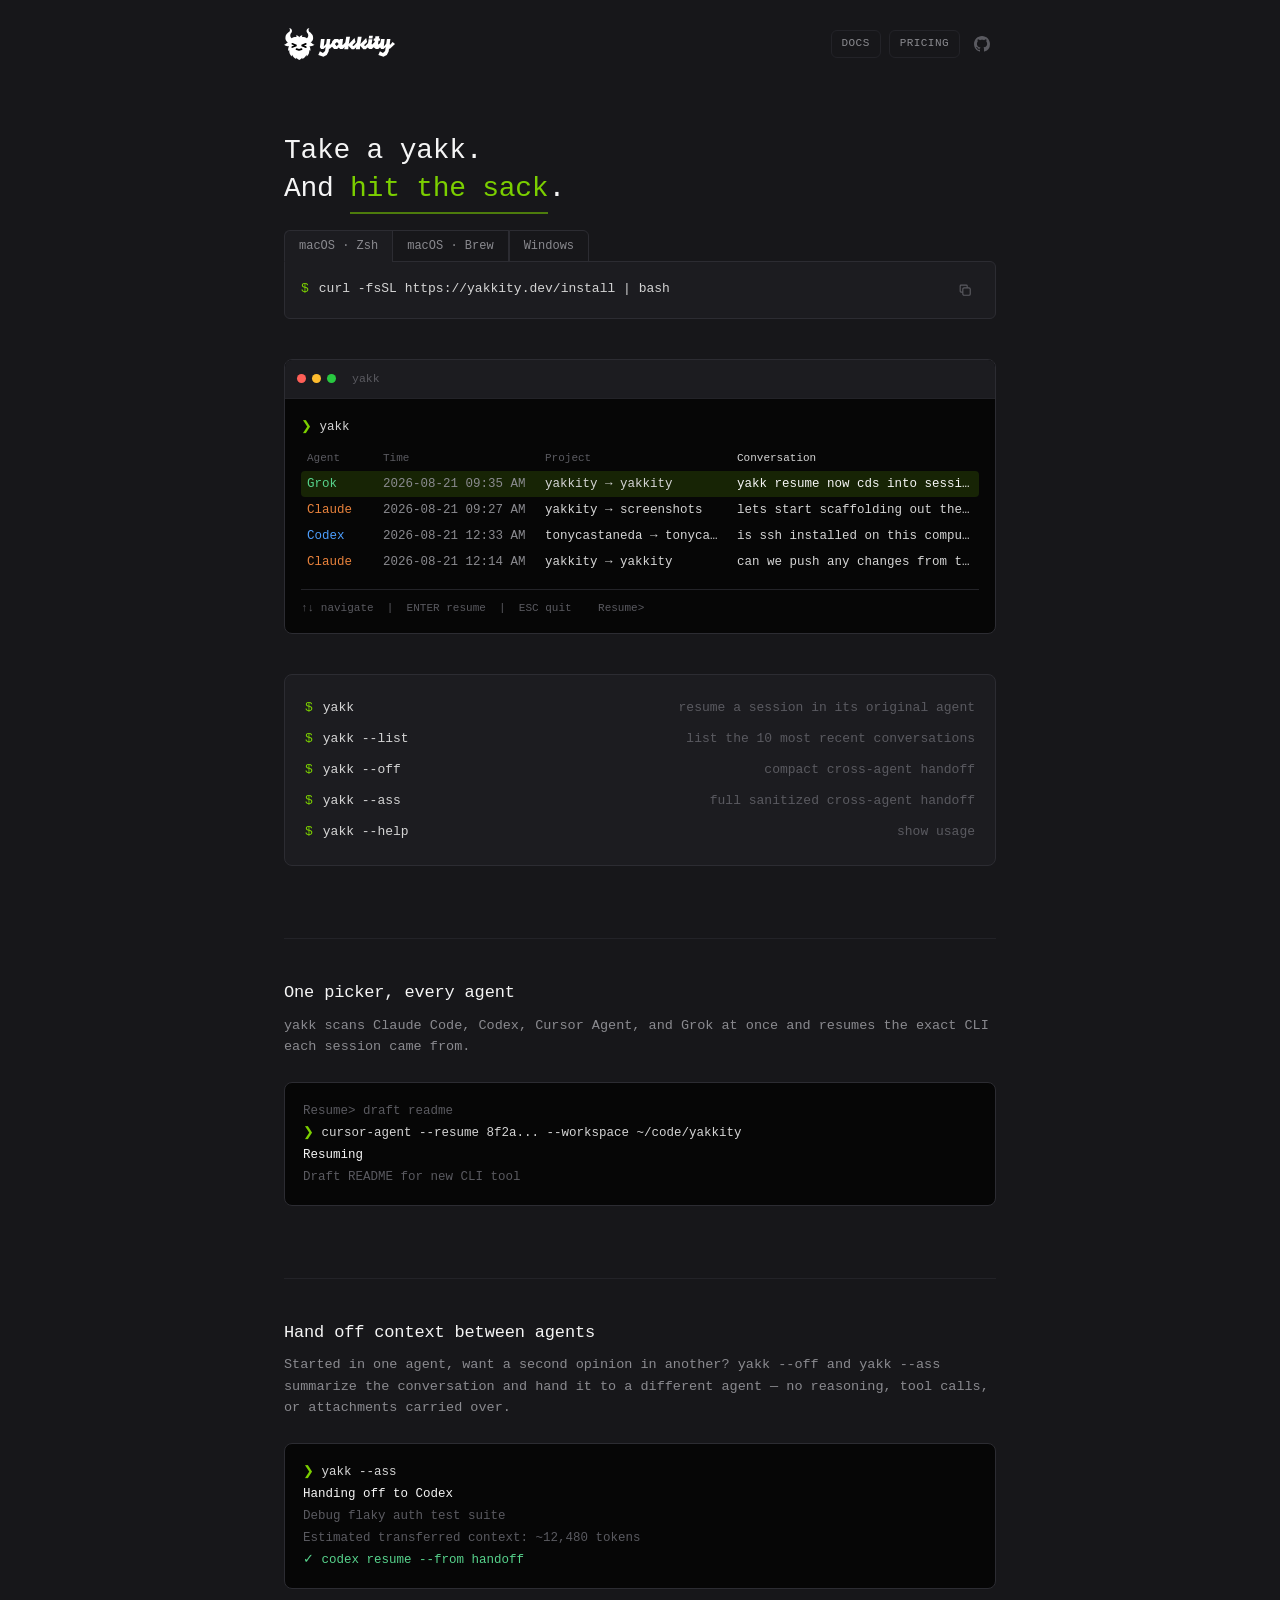
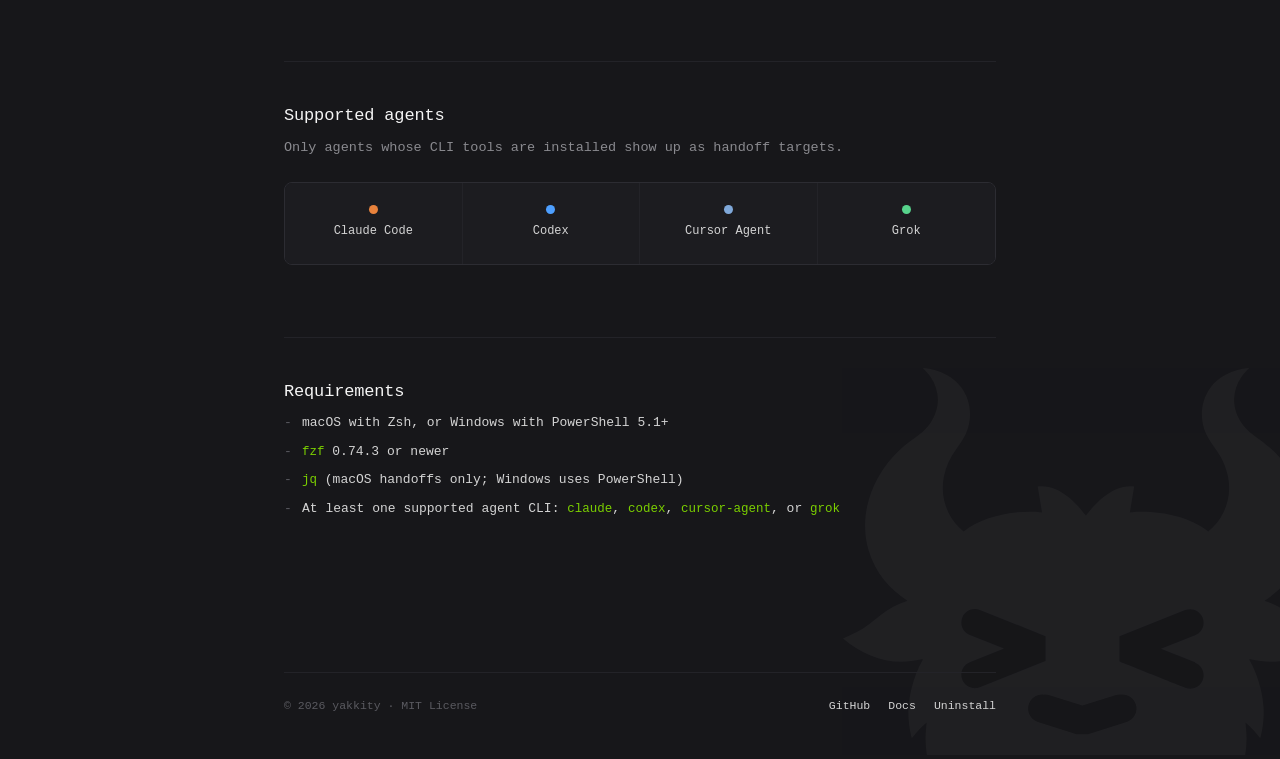
==== commit 91adbf48: "Add native Windows PowerShell support" ====
--- a/docs/index.html
+++ b/docs/index.html
@@ -47,6 +47,7 @@
         <div class="tabs">
           <button type="button" class="tab active" data-cmd="curl -fsSL https://yakkity.dev/install | bash">macOS · Zsh</button>
           <button type="button" class="tab" data-cmd="brew install tonykastaneda/tap/yakkity">macOS · Brew</button>
+          <button type="button" class="tab" data-cmd="powershell -ExecutionPolicy Bypass -c &quot;irm https://raw.githubusercontent.com/tonykastaneda/yakkity/main/install.ps1 | iex&quot;">Windows</button>
         </div>
         <div class="codebox">
           <code><span class="dollar">$</span><span id="install-cmd-text">curl -fsSL https://yakkity.dev/install | bash</span></code>
@@ -118,10 +119,9 @@
     <section class="feature">
       <h2>Requirements</h2>
       <ul class="req-list">
-        <li>macOS</li>
-        <li>Zsh</li>
+        <li>macOS with Zsh, or Windows with PowerShell 5.1+</li>
         <li><code>fzf</code> 0.74.3 or newer</li>
-        <li><code>jq</code></li>
+        <li><code>jq</code> (macOS handoffs only; Windows uses PowerShell)</li>
         <li>At least one supported agent CLI: <code>claude</code>, <code>codex</code>, <code>cursor-agent</code>, or <code>grok</code></li>
       </ul>
     </section>
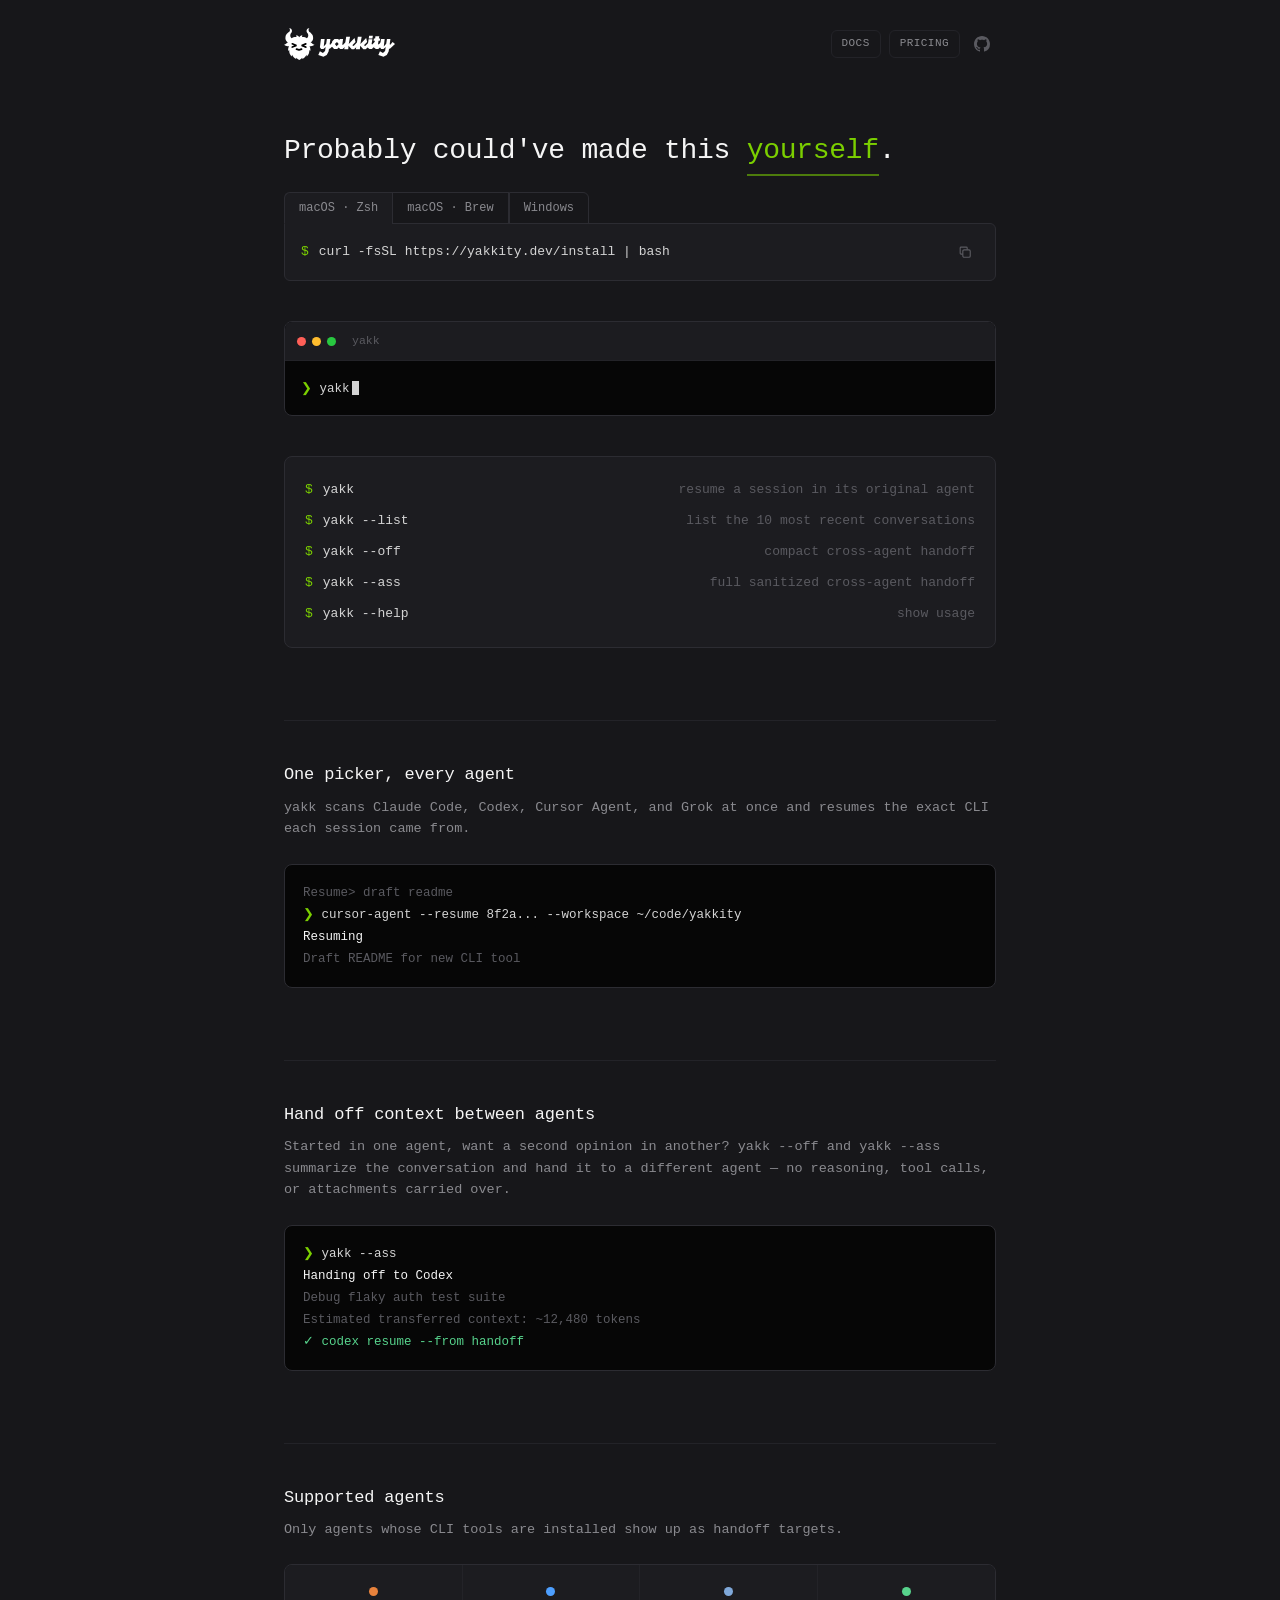
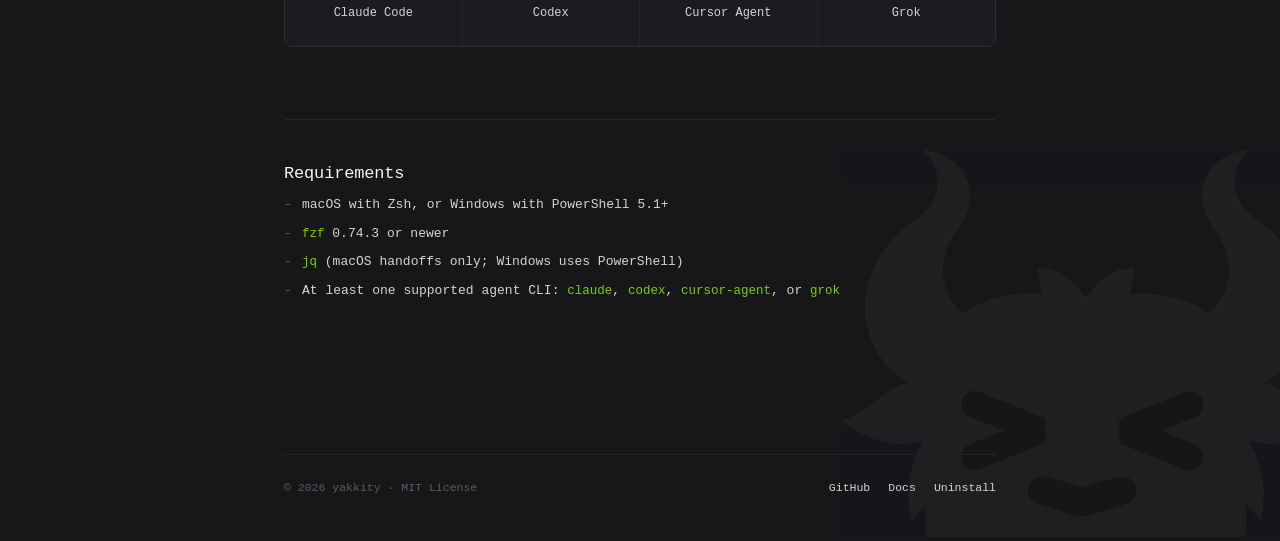
==== commit 497cda57: "Animate yakk session search demo" ====
--- a/docs/index.html
+++ b/docs/index.html
@@ -62,14 +62,13 @@
           <span class="dot red"></span><span class="dot yellow"></span><span class="dot green"></span>
           <span class="title">yakk</span>
         </div>
-        <div class="term-body">
-          <div class="line"><span class="prompt">❯</span> yakk</div>
-          <div class="term-row header"><span>Agent</span><span>Time</span><span>Project</span><span class="conv">Conversation</span></div>
-          <div class="term-row selected"><span class="agent grok">Grok</span><span class="time">2026-08-21 09:35 AM</span><span class="project">yakkity → yakkity</span><span class="conv">yakk resume now cds into session project</span></div>
-          <div class="term-row"><span class="agent claude">Claude</span><span class="time">2026-08-21 09:27 AM</span><span class="project">yakkity → screenshots</span><span class="conv">lets start scaffolding out the website</span></div>
-          <div class="term-row"><span class="agent codex">Codex</span><span class="time">2026-08-21 12:33 AM</span><span class="project">tonycastaneda → tonycastaneda</span><span class="conv">is ssh installed on this computer</span></div>
-          <div class="term-row"><span class="agent claude">Claude</span><span class="time">2026-08-21 12:14 AM</span><span class="project">yakkity → yakkity</span><span class="conv">can we push any changes from the dotfiles</span></div>
-          <div class="term-footer">↑↓ navigate&nbsp;&nbsp;|&nbsp;&nbsp;ENTER resume&nbsp;&nbsp;|&nbsp;&nbsp;ESC quit&nbsp;&nbsp;&nbsp;&nbsp;Resume&gt; </div>
+        <div class="term-body" id="yakk-demo" aria-label="Animated demonstration of searching yakk sessions">
+          <div class="line"><span class="prompt">❯</span> <span id="demo-command"></span><span class="terminal-cursor" id="command-cursor" aria-hidden="true"></span></div>
+          <div class="fzf-demo" id="fzf-demo" hidden>
+            <div class="term-row header"><span>Agent</span><span>Time</span><span>Project</span><span class="conv">Conversation</span></div>
+            <div class="term-results" id="demo-results"></div>
+            <div class="term-footer">↑↓ navigate&nbsp;&nbsp;|&nbsp;&nbsp;ENTER resume&nbsp;&nbsp;|&nbsp;&nbsp;ESC quit&nbsp;&nbsp;&nbsp;&nbsp;<span class="resume-label">Resume&gt;</span> <span id="demo-query"></span><span class="terminal-cursor" id="query-cursor" aria-hidden="true"></span></div>
+          </div>
         </div>
       </div>
 
@@ -160,6 +159,102 @@
     document.getElementById('install-copy-btn').setAttribute('data-copy', cmd);
   });
 });
+
+(function () {
+  var sessions = [
+    { agent: 'Grok', kind: 'grok', time: '18 min ago', project: 'yakkity → yakkity', conversation: 'yakk resume now cds into session project' },
+    { agent: 'Claude', kind: 'claude', time: '42 min ago', project: 'yakkity → screenshots', conversation: 'scaffold the new landing page animation' },
+    { agent: 'Codex', kind: 'codex', time: '1 hour ago', project: 'api → auth', conversation: 'debug flaky auth test suite' },
+    { agent: 'Claude', kind: 'claude', time: '2 hours ago', project: 'dotfiles → shell', conversation: 'clean up the zsh configuration' },
+    { agent: 'Codex', kind: 'codex', time: '2 hours ago', project: 'yakkity → website', conversation: 'add pricing and docs navigation' },
+    { agent: 'Cursor', kind: 'cursor', time: '3 hours ago', project: 'portfolio → frontend', conversation: 'fix mobile card overflow' },
+    { agent: 'Claude', kind: 'claude', time: 'yesterday', project: 'notes → research', conversation: 'summarize terminal interface ideas' },
+    { agent: 'Codex', kind: 'codex', time: 'yesterday', project: 'installer → windows', conversation: 'implement native powershell support' }
+  ];
+  var command = document.getElementById('demo-command');
+  var commandCursor = document.getElementById('command-cursor');
+  var fzf = document.getElementById('fzf-demo');
+  var results = document.getElementById('demo-results');
+  var query = document.getElementById('demo-query');
+  var queryCursor = document.getElementById('query-cursor');
+  if (!command || !results || !query) return;
+
+  function wait(ms) { return new Promise(function (resolve) { setTimeout(resolve, ms); }); }
+  function sessionText(session) { return [session.agent, session.time, session.project, session.conversation].join(' ').toLowerCase(); }
+  function matches(session, value) {
+    var terms = value.toLowerCase().trim().split(/\s+/).filter(Boolean);
+    return terms.every(function (term) { return sessionText(session).indexOf(term) !== -1; });
+  }
+  function render(value, limit) {
+    var filtered = sessions.filter(function (session) { return matches(session, value); });
+    if (typeof limit === 'number') filtered = filtered.slice(0, limit);
+    results.innerHTML = '';
+    filtered.slice(0, 5).forEach(function (session, index) {
+      var row = document.createElement('div');
+      row.className = 'term-row' + (index === 0 ? ' selected' : '');
+      row.innerHTML = '<span class="agent ' + session.kind + '">' + session.agent + '</span>' +
+        '<span class="time">' + session.time + '</span>' +
+        '<span class="project">' + session.project + '</span>' +
+        '<span class="conv">' + session.conversation + '</span>';
+      results.appendChild(row);
+    });
+    if (!filtered.length) results.innerHTML = '<div class="term-empty">0 sessions</div>';
+  }
+  async function typeInto(element, value, speed) {
+    for (var i = 1; i <= value.length; i += 1) {
+      element.textContent = value.slice(0, i);
+      if (element === query) render(element.textContent);
+      await wait(speed + Math.random() * 45);
+    }
+  }
+  async function erase(element) {
+    while (element.textContent.length) {
+      element.textContent = element.textContent.slice(0, -1);
+      if (element === query) render(element.textContent);
+      await wait(35);
+    }
+  }
+  async function runDemo() {
+    command.textContent = '';
+    query.textContent = '';
+    results.innerHTML = '';
+    fzf.hidden = true;
+    commandCursor.hidden = false;
+    queryCursor.hidden = true;
+    await wait(700);
+    await typeInto(command, 'yakk', 130);
+    await wait(350);
+    commandCursor.hidden = true;
+    fzf.hidden = false;
+    for (var count = 1; count <= 5; count += 1) { render('', count); await wait(170); }
+    queryCursor.hidden = false;
+    await wait(850);
+    await typeInto(query, 'auth test', 95);
+    await wait(1300);
+    await erase(query);
+    await typeInto(query, 'claude', 100);
+    await wait(1300);
+    await erase(query);
+    await typeInto(query, 'codex', 100);
+    await wait(1300);
+    await erase(query);
+    await typeInto(query, '2 hours ago', 95);
+    await wait(1800);
+    await erase(query);
+    await wait(900);
+    runDemo();
+  }
+
+  if (window.matchMedia('(prefers-reduced-motion: reduce)').matches) {
+    command.textContent = 'yakk';
+    commandCursor.hidden = true;
+    fzf.hidden = false;
+    query.textContent = '2 hours ago';
+    render(query.textContent);
+  } else {
+    runDemo();
+  }
+}());
 </script>
 </body>
 </html>
--- a/docs/assets/styles.css
+++ b/docs/assets/styles.css
@@ -219,6 +219,19 @@
   }
   .term-body .line { white-space: pre; color: var(--text2); }
   .term-body .prompt { color: var(--accent); }
+  .terminal-cursor {
+    display: inline-block;
+    width: 7px;
+    height: 1.1em;
+    margin-left: 2px;
+    background: var(--text2);
+    vertical-align: -.18em;
+    animation: terminal-blink .8s steps(1, end) infinite;
+  }
+  .terminal-cursor[hidden] { display: none; }
+  @keyframes terminal-blink { 50% { opacity: 0; } }
+  .fzf-demo[hidden] { display: none; }
+  .term-results { min-height: 145px; }
   .term-row {
     display: grid;
     grid-template-columns: 64px 150px 180px minmax(0, 1fr);
@@ -244,6 +257,12 @@
     border-top: 1px solid var(--border-soft);
     color: var(--faint);
     font-size: 11px;
+  }
+  .term-footer .resume-label { color: var(--text2); }
+  .term-empty { padding: 12px 6px; color: var(--faint); font-size: 11px; }
+
+  @media (prefers-reduced-motion: reduce) {
+    .terminal-cursor { animation: none; }
   }
 
   .cmdlist {
@@ -481,6 +500,7 @@
   .popular { position: absolute; top: -11px; right: 12px; padding: 2px 7px; border-radius: 4px; background: var(--accent); color: #111; font-size: 9px; }
   .tier-card h2 { margin: 14px 0 18px; }
   .tier-card .price { display: block; color: var(--text); font-size: 28px; }
+  .tier-card .debt-clock { font-size: clamp(17px, 1.65vw, 23px); font-variant-numeric: tabular-nums; letter-spacing: -.04em; white-space: nowrap; }
   .tier-card h2 small { color: var(--muted); font-size: 10px; font-weight: 400; }
   .tier-card p { font-size: 12px; }
   .tier-card .button { margin-top: auto; }
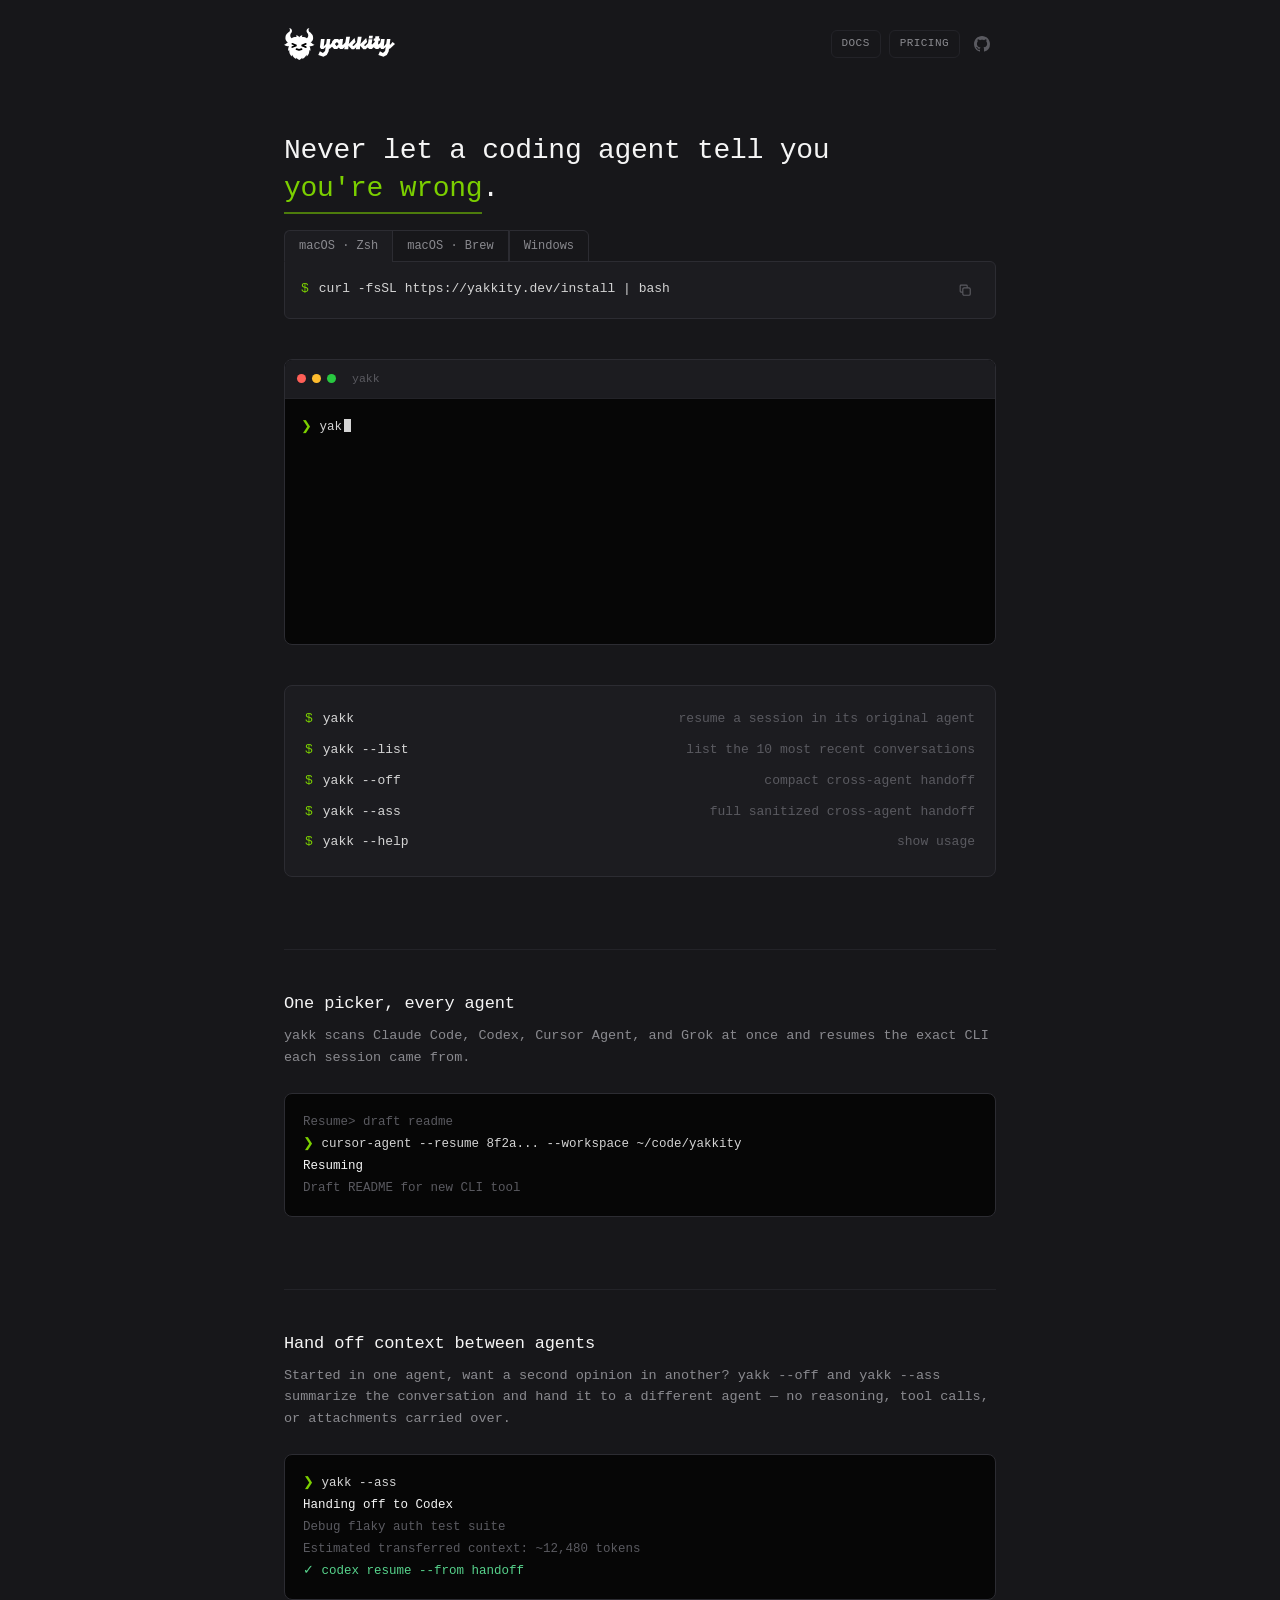
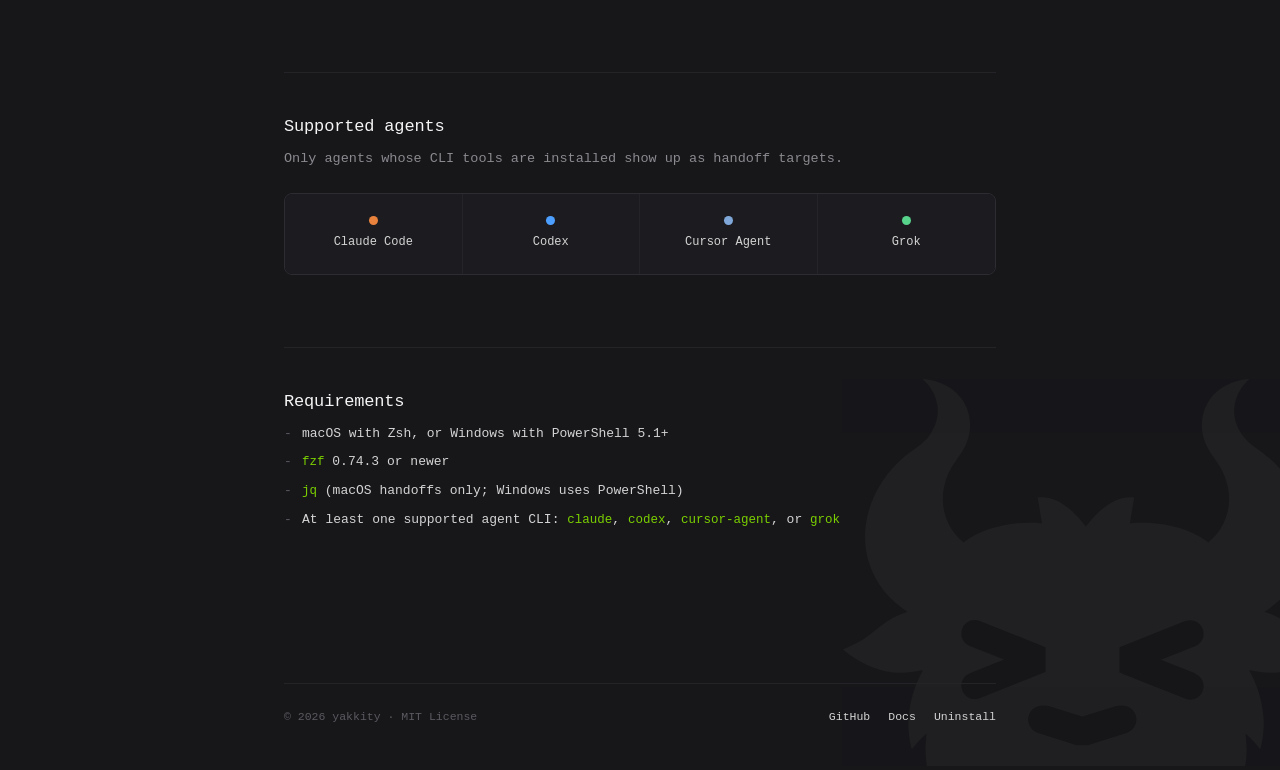
==== commit e19c8b6e: "Refine animated session search timing" ====
--- a/docs/index.html
+++ b/docs/index.html
@@ -63,11 +63,11 @@
           <span class="title">yakk</span>
         </div>
         <div class="term-body" id="yakk-demo" aria-label="Animated demonstration of searching yakk sessions">
-          <div class="line"><span class="prompt">❯</span> <span id="demo-command"></span><span class="terminal-cursor" id="command-cursor" aria-hidden="true"></span></div>
+          <div class="line demo-input-line"><span class="prompt" id="demo-prefix">❯</span> <span id="demo-input"></span><span class="terminal-cursor" id="demo-cursor" aria-hidden="true"></span></div>
           <div class="fzf-demo" id="fzf-demo" hidden>
             <div class="term-row header"><span>Agent</span><span>Time</span><span>Project</span><span class="conv">Conversation</span></div>
             <div class="term-results" id="demo-results"></div>
-            <div class="term-footer">↑↓ navigate&nbsp;&nbsp;|&nbsp;&nbsp;ENTER resume&nbsp;&nbsp;|&nbsp;&nbsp;ESC quit&nbsp;&nbsp;&nbsp;&nbsp;<span class="resume-label">Resume&gt;</span> <span id="demo-query"></span><span class="terminal-cursor" id="query-cursor" aria-hidden="true"></span></div>
+            <div class="term-footer">↑↓ navigate&nbsp;&nbsp;|&nbsp;&nbsp;ENTER resume&nbsp;&nbsp;|&nbsp;&nbsp;ESC quit</div>
           </div>
         </div>
       </div>
@@ -171,13 +171,12 @@
     { agent: 'Claude', kind: 'claude', time: 'yesterday', project: 'notes → research', conversation: 'summarize terminal interface ideas' },
     { agent: 'Codex', kind: 'codex', time: 'yesterday', project: 'installer → windows', conversation: 'implement native powershell support' }
   ];
-  var command = document.getElementById('demo-command');
-  var commandCursor = document.getElementById('command-cursor');
+  var input = document.getElementById('demo-input');
+  var prefix = document.getElementById('demo-prefix');
+  var cursor = document.getElementById('demo-cursor');
   var fzf = document.getElementById('fzf-demo');
   var results = document.getElementById('demo-results');
-  var query = document.getElementById('demo-query');
-  var queryCursor = document.getElementById('query-cursor');
-  if (!command || !results || !query) return;
+  if (!input || !prefix || !cursor || !results) return;
 
   function wait(ms) { return new Promise(function (resolve) { setTimeout(resolve, ms); }); }
   function sessionText(session) { return [session.agent, session.time, session.project, session.conversation].join(' ').toLowerCase(); }
@@ -200,57 +199,57 @@
     });
     if (!filtered.length) results.innerHTML = '<div class="term-empty">0 sessions</div>';
   }
-  async function typeInto(element, value, speed) {
+  async function typeInto(value, speed, filterResults) {
     for (var i = 1; i <= value.length; i += 1) {
-      element.textContent = value.slice(0, i);
-      if (element === query) render(element.textContent);
+      input.textContent = value.slice(0, i);
+      if (filterResults) render(input.textContent);
       await wait(speed + Math.random() * 45);
     }
   }
-  async function erase(element) {
-    while (element.textContent.length) {
-      element.textContent = element.textContent.slice(0, -1);
-      if (element === query) render(element.textContent);
-      await wait(35);
+  async function erase() {
+    while (input.textContent.length) {
+      input.textContent = input.textContent.slice(0, -1);
+      render(input.textContent);
+      await wait(50);
     }
   }
   async function runDemo() {
-    command.textContent = '';
-    query.textContent = '';
+    prefix.textContent = '❯';
+    prefix.className = 'prompt';
+    input.textContent = '';
     results.innerHTML = '';
     fzf.hidden = true;
-    commandCursor.hidden = false;
-    queryCursor.hidden = true;
-    await wait(700);
-    await typeInto(command, 'yakk', 130);
-    await wait(350);
-    commandCursor.hidden = true;
+    cursor.hidden = false;
+    await wait(1000);
+    await typeInto('yakk', 180, false);
+    await wait(650);
+    prefix.textContent = 'Resume>';
+    prefix.className = 'resume-label';
+    input.textContent = '';
     fzf.hidden = false;
-    for (var count = 1; count <= 5; count += 1) { render('', count); await wait(170); }
-    queryCursor.hidden = false;
-    await wait(850);
-    await typeInto(query, 'auth test', 95);
-    await wait(1300);
-    await erase(query);
-    await typeInto(query, 'claude', 100);
-    await wait(1300);
-    await erase(query);
-    await typeInto(query, 'codex', 100);
-    await wait(1300);
-    await erase(query);
-    await typeInto(query, '2 hours ago', 95);
+    for (var count = 1; count <= 5; count += 1) { render('', count); await wait(250); }
+    await wait(1200);
+    await typeInto('auth test', 130, true);
     await wait(1800);
-    await erase(query);
-    await wait(900);
+    await erase();
+    await typeInto('claude', 140, true);
+    await wait(1800);
+    await erase();
+    await typeInto('codex', 140, true);
+    await wait(1800);
+    await erase();
+    await typeInto('2 hours ago', 130, true);
+    await wait(30000);
     runDemo();
   }
 
   if (window.matchMedia('(prefers-reduced-motion: reduce)').matches) {
-    command.textContent = 'yakk';
-    commandCursor.hidden = true;
+    prefix.textContent = 'Resume>';
+    prefix.className = 'resume-label';
+    cursor.hidden = true;
     fzf.hidden = false;
-    query.textContent = '2 hours ago';
-    render(query.textContent);
+    input.textContent = '2 hours ago';
+    render(input.textContent);
   } else {
     runDemo();
   }
--- a/docs/assets/styles.css
+++ b/docs/assets/styles.css
@@ -216,9 +216,12 @@
     padding: 18px 16px 16px;
     font-size: 12.5px;
     overflow-x: auto;
+    min-height: 245px;
   }
   .term-body .line { white-space: pre; color: var(--text2); }
   .term-body .prompt { color: var(--accent); }
+  .demo-input-line { min-height: 20px; }
+  .demo-input-line .resume-label { color: var(--text2); }
   .terminal-cursor {
     display: inline-block;
     width: 7px;
@@ -258,7 +261,6 @@
     color: var(--faint);
     font-size: 11px;
   }
-  .term-footer .resume-label { color: var(--text2); }
   .term-empty { padding: 12px 6px; color: var(--faint); font-size: 11px; }
 
   @media (prefers-reduced-motion: reduce) {
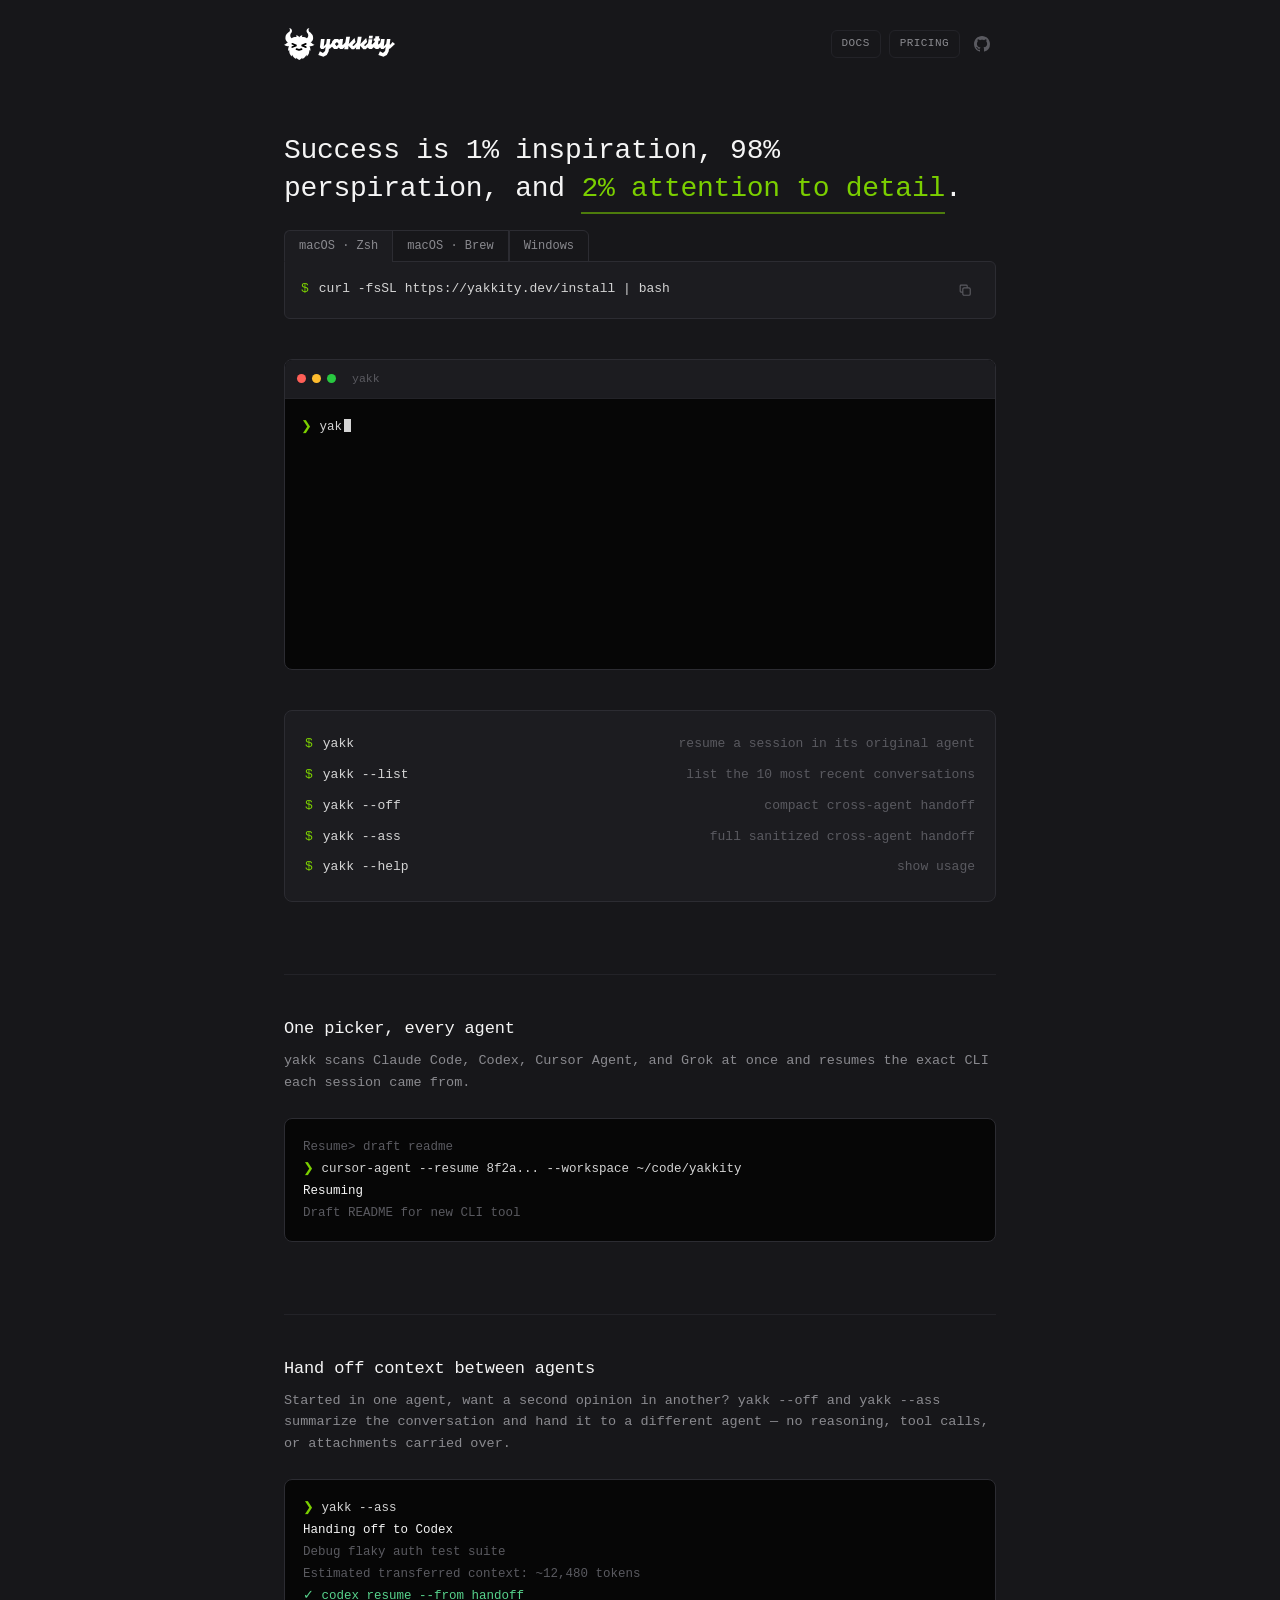
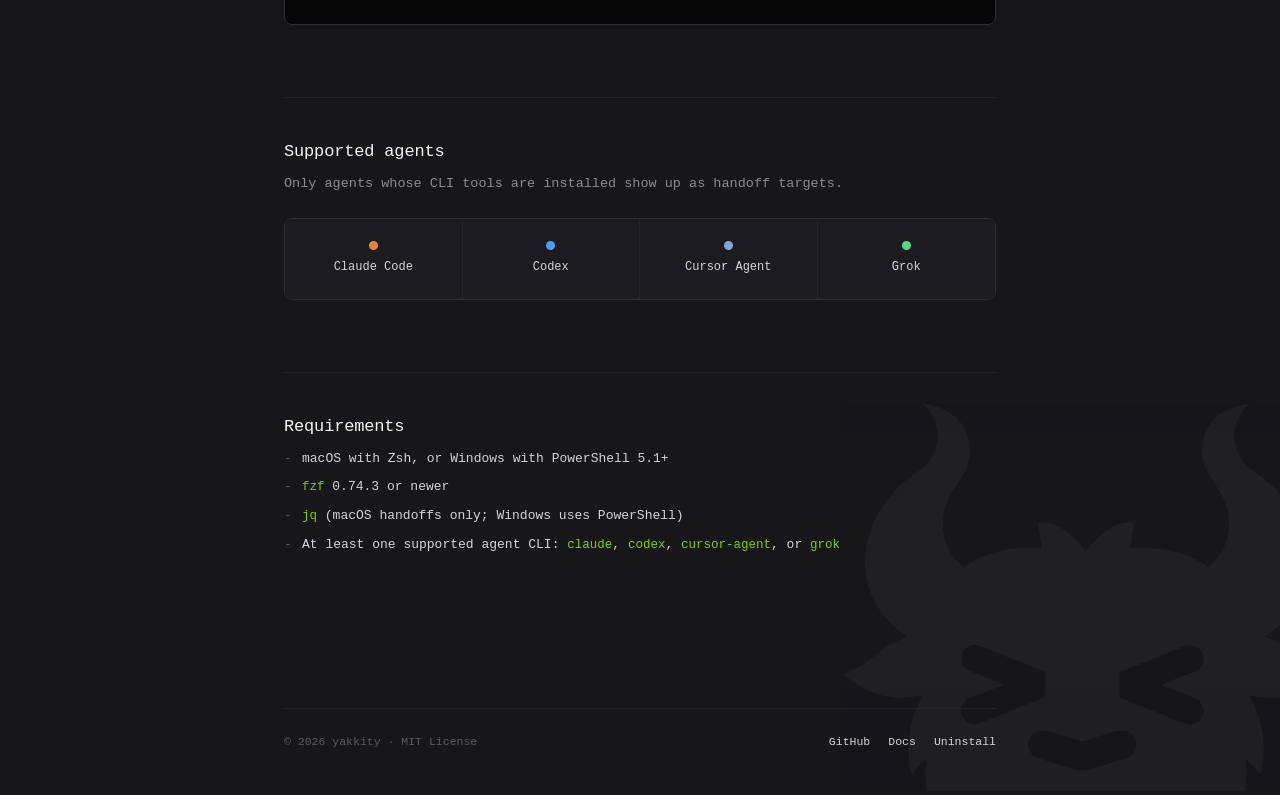
==== commit a1c23587: "Stabilize and extend terminal demo" ====
--- a/docs/index.html
+++ b/docs/index.html
@@ -184,13 +184,16 @@
     var terms = value.toLowerCase().trim().split(/\s+/).filter(Boolean);
     return terms.every(function (term) { return sessionText(session).indexOf(term) !== -1; });
   }
-  function render(value, limit) {
+  function render(value, limit, selectedIndex, windowStart) {
     var filtered = sessions.filter(function (session) { return matches(session, value); });
     if (typeof limit === 'number') filtered = filtered.slice(0, limit);
+    selectedIndex = typeof selectedIndex === 'number' ? selectedIndex : 0;
+    windowStart = typeof windowStart === 'number' ? windowStart : 0;
+    var visible = filtered.slice(windowStart, windowStart + 5);
     results.innerHTML = '';
-    filtered.slice(0, 5).forEach(function (session, index) {
+    visible.forEach(function (session, index) {
       var row = document.createElement('div');
-      row.className = 'term-row' + (index === 0 ? ' selected' : '');
+      row.className = 'term-row' + (index + windowStart === selectedIndex ? ' selected' : '');
       row.innerHTML = '<span class="agent ' + session.kind + '">' + session.agent + '</span>' +
         '<span class="time">' + session.time + '</span>' +
         '<span class="project">' + session.project + '</span>' +
@@ -198,6 +201,16 @@
       results.appendChild(row);
     });
     if (!filtered.length) results.innerHTML = '<div class="term-empty">0 sessions</div>';
+  }
+  async function scrollFullList() {
+    var positions = [0, 1, 2, 3, 4, 5, 6, 7, 6, 5, 4, 3, 2, 1, 0];
+    for (var i = 0; i < positions.length; i += 1) {
+      var selected = positions[i];
+      var start = Math.max(0, Math.min(selected - 2, sessions.length - 5));
+      render('', undefined, selected, start);
+      await wait(480);
+    }
+    render('');
   }
   async function typeInto(value, speed, filterResults) {
     for (var i = 1; i <= value.length; i += 1) {
@@ -239,6 +252,10 @@
     await wait(1800);
     await erase();
     await typeInto('2 hours ago', 130, true);
+    await wait(2200);
+    await erase();
+    await wait(800);
+    await scrollFullList();
     await wait(30000);
     runDemo();
   }
--- a/docs/assets/styles.css
+++ b/docs/assets/styles.css
@@ -215,8 +215,8 @@
   .term-body {
     padding: 18px 16px 16px;
     font-size: 12.5px;
-    overflow-x: auto;
-    min-height: 245px;
+    height: 270px;
+    overflow: hidden;
   }
   .term-body .line { white-space: pre; color: var(--text2); }
   .term-body .prompt { color: var(--accent); }
@@ -234,7 +234,7 @@
   .terminal-cursor[hidden] { display: none; }
   @keyframes terminal-blink { 50% { opacity: 0; } }
   .fzf-demo[hidden] { display: none; }
-  .term-results { min-height: 145px; }
+  .term-results { height: 130px; overflow: hidden; }
   .term-row {
     display: grid;
     grid-template-columns: 64px 150px 180px minmax(0, 1fr);
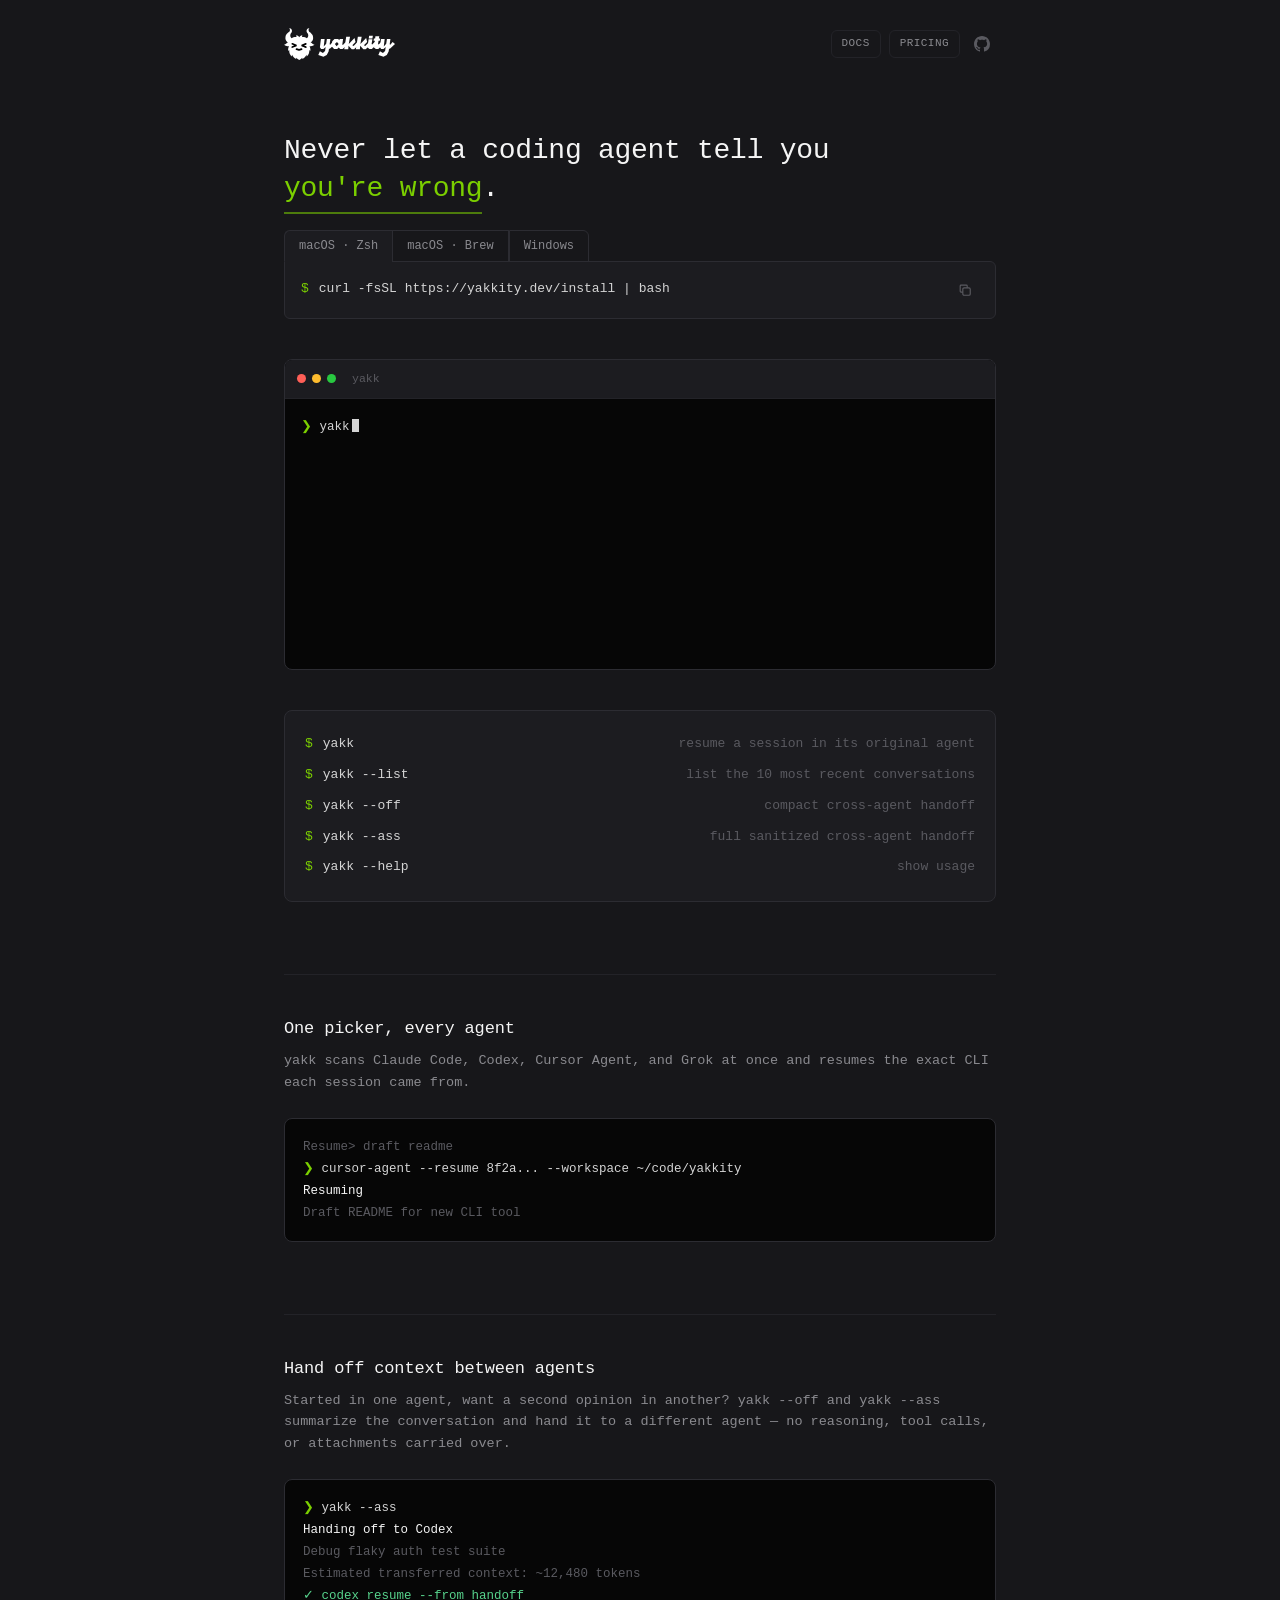
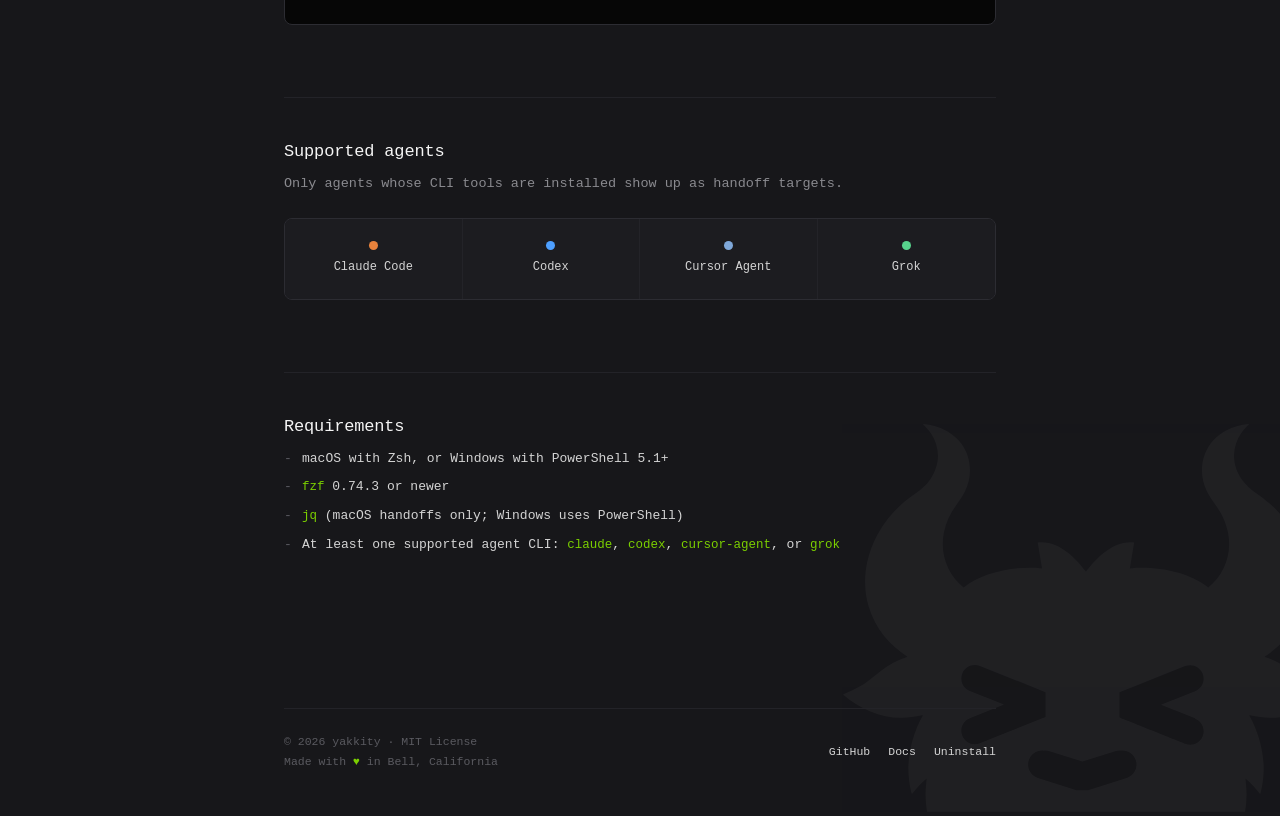
==== commit 4f172a53: "Add Bell footer credit" ====
--- a/docs/index.html
+++ b/docs/index.html
@@ -127,7 +127,10 @@
   </main>
 
   <footer class="site">
-    <span>&copy; 2026 yakkity &middot; MIT License</span>
+    <span class="footer-credit">
+      <span>&copy; 2026 yakkity &middot; MIT License</span>
+      <span>Made with <span class="footer-heart" aria-label="love">♥</span> in Bell, California</span>
+    </span>
     <span class="links">
       <a href="https://github.com/tonykastaneda/yakkity">GitHub</a>
       <a href="docs.html">Docs</a>
--- a/docs/assets/styles.css
+++ b/docs/assets/styles.css
@@ -401,6 +401,8 @@
     gap: 10px;
   }
   footer.site .links { display: flex; gap: 18px; }
+  footer.site .footer-credit { display: flex; flex-direction: column; gap: 2px; }
+  footer.site .footer-heart { color: var(--accent); }
 
   @media (max-width: 620px) {
     html,
